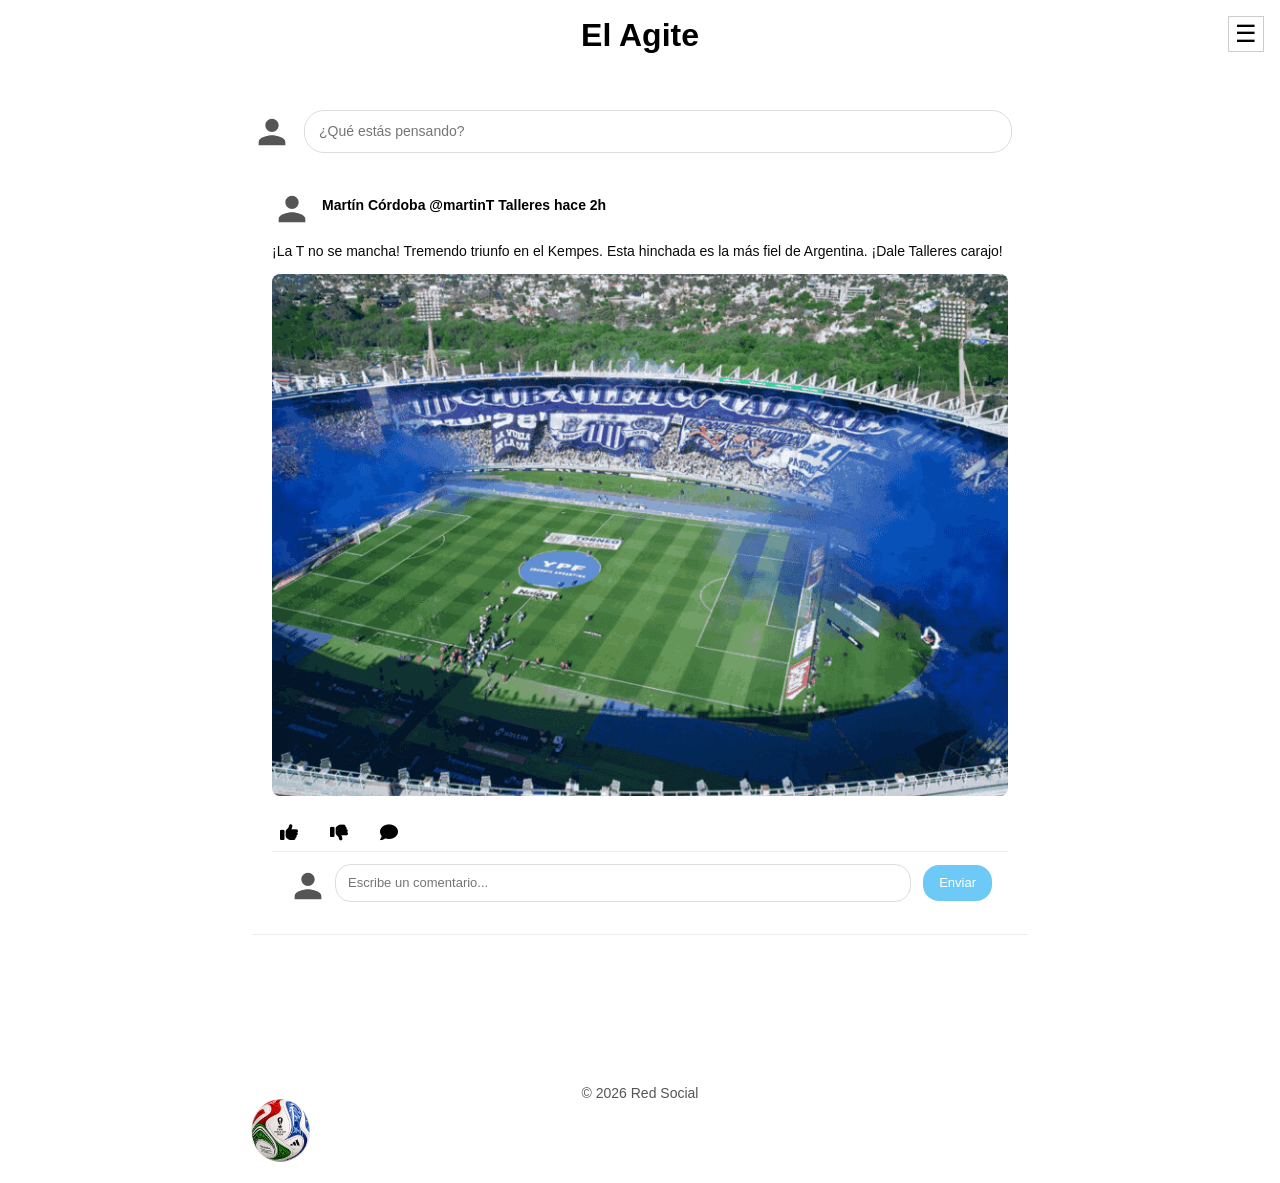
==== feed.html @ f8554cc7 "Corrige estructura de footer en paginas de usuario" ====
<!DOCTYPE html>
<html lang="es">
<head>
    <meta charset="UTF-8">
    <meta name="viewport" content="width=device-width, initial-scale=1.0">
    <meta name = "keywords"content="'El Agite' red social, para: fútbol, hinchas, clubes, equipos, fanáticos, deporte, pelota, partido, gol, cancha, publicaciones, comunidad, deporte">
    <meta name = "description" content="'El Agite' es una red social donde los fanáticos del fútbol pueden compartir publicaciones, seguir a sus equipos favoritos, interactuar con otros hinchas y mantenerse informados sobre las últimas novedades deportivas. Donde el fútbol se vuelve comunidad y la pasión de cada hincha se grita en la misma cancha. Futbol pasión y tribuna. Tu deporte, tu partido, tu gol.">
    <title>Código Hincha - El Agite</title>
    <link rel="stylesheet" href="styles.css">
    <link href="https://cdnjs.cloudflare.com/ajax/libs/font-awesome/6.5.0/css/all.min.css" rel="stylesheet">
    <link href="https://cdn.jsdelivr.net/npm/bootstrap@5.3.3/dist/css/bootstrap.min.css" rel="stylesheet">

</head>
<body class="phone-wrapper">
    <header>
        <h1>El Agite</h1>
        <button id="burger" class="menu-btn" aria-label="Abrir menú">
            ☰
        </button>
        <nav id="nav-menu" class="nav-links">           
            <a href="profile.html">Mi pasión</a>
            <a href="followed.html">Hinchas</a>
            <a href="register.html">Nuevo hincha</a>
            <a href="term_conditions.html">Reglamento</a>
            <a href="index.html">Cerrar sesión</a>
        </nav>
    </header>   

    <main class="feed-main container">
        <section class="post-create">
            <div class="user-post">
                <div class="avatar">
                    <svg width="40" height="40" viewBox="0 0 24 24" fill="#555">
                        <path d="M12 12c2.21 0 4-1.79 4-4s-1.79-4-4-4-4 1.79-4 4 1.79 4 4 4zm0 2c-2.67 0-8 1.34-8 4v2h16v-2c0-2.66-5.33-4-8-4z"/>
                    </svg>
                </div>
                <input type="text" placeholder="¿Qué estás pensando?">
            </div>
        </section>

        <section class="feed">
            <article class="post-feed">
                <div class="user-feed">
                    <div class="avatar">
                        <svg width="40" height="40" viewBox="0 0 24 24" fill="#555">
                            <path d="M12 12c2.21 0 4-1.79 4-4s-1.79-4-4-4-4 1.79-4 4 1.79 4 4 4zm0 2c-2.67 0-8 1.34-8 4v2h16v-2c0-2.66-5.33-4-8-4z"/>
                        </svg>
                    </div>
                    <div class="user-meta">
                        <h2>Martín Córdoba <span class="username">@martinT</span> <span class="team-badge">Talleres</span> <span class="time">hace 2h</span></h2>
                    </div>
                </div>

                <p class="post-text">
                    ¡La T no se mancha! Tremendo triunfo en el Kempes.
                    Esta hinchada es la más fiel de Argentina.
                    ¡Dale Talleres carajo!
                </p>

                <img src="pasion-albiazul.png" alt="Imágen del la cancha durante el partido" class="img-post">

                <div class="reactions">
                    <button class="reaction-btn"><i class="fas fa-thumbs-up"></i></button>
                    <button class="reaction-btn"><i class="fas fa-thumbs-down"></i></button>
                    <button class="reaction-btn"><i class="fas fa-comment"></i></button>
                </div>
                <div class="comment-box">
                    <div class="avatar">
                        <svg width="40" height="40" viewBox="0 0 24 24" fill="#555">
                            <path d="M12 12c2.21 0 4-1.79 4-4s-1.79-4-4-4-4 1.79-4 4 1.79 4 4 4zm0 2c-2.67 0-8 1.34-8 4v2h16v-2c0-2.66-5.33-4-8-4z"/>
                        </svg>
                    </div>
                    <input type="text" placeholder="Escribe un comentario...">
                    <button class="send-btn">Enviar</button>
                </div>
            </article>
        </section>

        <section class="comments">
            <article class="comment">
            </article>
        </section>

    </main>
    
    <div class="agite-btn">   
    </div>

    <footer class="footer-ball">
        <img src="pelota.png" alt="Pelota de fútbol rodando" class="rolling-ball">
        <p>&copy; 2026 Red Social</p>
    </footer>

    <script>
        const burger = document.getElementById("burger");
        const navMenu = document.getElementById("nav-menu");

        burger.addEventListener("click", function() {
            navMenu.classList.toggle("active");
        });
    </script>
</body>
</html>
---- styles.css ----
•⁠  ⁠{
    margin: 0;
    padding: 0;
    box-sizing: border-box;
}

body {
    font-family: "Google Sans", sans-serif;
    background-color: #fff;
    min-height: 100vh;
    display: flex;
    justify-content: center;
    align-items: center;
    padding: 30px 15px;
}

/*  TO MAKE IT RESPONSIVE  */
.phone-wrapper {
    width: 340px;
    margin: 0 auto;    
    position: relative;  
    display: flex;
    flex-direction: column;
}

header {
    font-family: "Google Sans", sans-serif;
    display: flex;
    justify-content: center;
    align-items: center;
    padding: 8px 18px 14px 18px;
    position: relative;
}

header h1 {
    font-size: 22px;
    font-weight: 700;
    color: #000;
}

#burger, header button {
    position: absolute;
    right: 18px;
    background: none;
    border: none;
    font-size: 20px;
    cursor: pointer;
    padding: 5px;
}

.nav-links {
    display: none;
    position: absolute;
    top: 100%;
    right: 10px;
    background: white;
    border: 1px solid #ddd;
    border-radius: 8px;
    box-shadow: 0 4px 12px rgba(0,0,0,0.15);
    z-index: 99;
    min-width: 180px;
    flex-direction: column;
    padding: 8px 0;
}

.nav-links.active {
    display: flex;
}

.nav-links a {
    display: block;
    padding: 10px 16px;
    text-decoration: none;
    color: #333;
    font-size: 14px;
    transition: background 0.2s;
    border-bottom: 1px solid #f0f0f0;
}

.nav-links a:last-child {
    border-bottom: none;
}

.nav-links a:hover {
    background: #f5f5f5;
}

.logout-link {
    color: #d32f2f !important;
}

/* LOGIN CONTENT */
main {
    font-family: "Google Sans", sans-serif;
    flex: 1;
    display: flex;
    flex-direction: column;
    justify-content: center;
    padding: 20px 24px 40px;
}

.login {
    width: 100%;
}

.login h2 {
    font-size: 24px;
    font-weight: 700;
    color: #000;
    margin-bottom: 24px;
    text-align: center;
}

.login img {
    display: block;
    margin: 0 auto 20px;
    max-width: 150px;
    height: auto;
}

.form-group {
    margin-bottom: 16px;
}

.form-group label {
    display: block;
    font-size: 14px;
    font-weight: 600;
    color: #000;
    margin-bottom: 6px;
    
}

.form-group input {
    width: 100%;
    padding: 10px 14px;
    border: 1px solid #ccc;
    border-radius: 4px;
    font-size: 14px;
    outline: none;
    transition: border-color 0.2s;
}

.form-group input:focus {
    border-color: #000;
}

.form-group input::placeholder {
    color: #999;
}

button[type="submit"] {
    width: 100%;
    padding: 10px 15px;
    margin-top: 8px;
    border: 1px solid #000;
    background: white;
    color: #000;
    border-radius: 4px;
    font-size: 14px;
    font-weight: 500;
    cursor: pointer;
    transition: all 0.2s;
}

button[type="submit"]:hover {
    background: #f5f5f5;
}

.btn-primary {
    font-family: "Google Sans", sans-serif;
    display: block;
    text-align: center;
    width: 100%;
    padding: 10px 15px;
    margin-top: 8px auto 0;
    border: 1px solid #000;
    background: white;
    color: #000;
    border-radius: 4px;
    font-size: 14px;
    font-weight: 500;
    cursor: pointer;
    transition: all 0.2s;
}

.btn-primary:hover {
    background: #f5f5f5;
}

footer {
    font-family: "Google Sans", sans-serif;
    padding: 14px 18px;
    text-align: center;
}

footer p {
    font-size: 12px;
    color: #555;
}

footer a {
    color: #1976d2;
    text-decoration: underline;
}

/* REGISTER */
.form-container {
    width: 80%;
}

.form-container h2 {
    font-size: 22px;
    font-weight: 700;
    margin-bottom: 20px;
    text-align: center;
}

.form-container form label {
    display: block;
    font-size: 14px;
    font-weight: 600;
    color: #000;
    margin-bottom: 6px;
    margin-top: 12px;
}

.form-container form input {
    width: 100%;
    padding: 14px 14px 14px;
    border: 1px solid #ccc;
    border-radius: 4px;
    font-size: 14px;
    outline: none;
    transition: border-color 0.2s;
}
.form-container form select {
    width: 100%;
    padding: 14px 14px 14 px;
    border: 1px solid #ccc;
    border-radius: 4px;
    font-size: 14px;
    outline: none;
    background-color: white;
    cursor: pointer;
}

.form-container form input:focus {
    border-color: #000;
}

.form-container form input[type="checkbox"] {
    width: auto;
    margin-right: 8px;
}

.form-container form label:has(input[type="checkbox"]) {
    display: flex;
    align-items: flex-start;
    gap: 8px;
    font-size: 13px;
    font-weight: normal;
    margin: 16px 0;
    cursor: pointer;
}

.form-container form a {
    color: #1976d2;
    text-decoration: underline;
}
/* feed */
header {
    position: center;
    width: 100%;
    display: flex;
    justify-content: center;
    align-items: center;
    padding: 16px 56px;
}

header h1 {
    margin: 0;
    text-align: center;
    animation: titleFade 0.8s ease-in-out;
}

.menu-btn {
    display: block;
    position: absolute;
    top: 16px;
    right: 16px;
    background: none;
    border: none;
    font-size: 24px;
    cursor: pointer;
    z-index: 100;
}

.nav-links {
    display: none;
    position: absolute;
    top: 14px;
    right: 52px; 
    flex-direction: column;
    align-items: flex-end;
    gap: 12px;
    background: white;
    border: 1px solid #ddd;
    padding: 8px;
    z-index: 99;
}

.nav-links.active {
    display: flex;
}

.feed-main {
    display: grid;
    grid-template-columns: 1fr;
    gap: 16px;
}

.feed-page .menu-btn,
#burger {
    display: block !important;
    position: fixed !important;
    top: 16px !important;
    right: 16px !important;
    width: 36px;
    height: 36px;
    background: white;
    color: black;
    border: 1px solid #ccc;
    font-size: 24px;
    line-height: 1;
    z-index: 9999;
}

.feed-page .nav-links {
    display: none !important;
    position: fixed !important;
    top: 16px !important;
    right: 60px !important;
    flex-direction: column;
    align-items: flex-end;
    background: white;
    border: 1px solid #ddd;
    padding: 8px;
    gap: 8px;
    z-index: 9998;
}

.feed-page .nav-links.active {
    display: flex !important;
}

@keyframes titleFade {
    from {
        opacity: 0;
        transform: translateY(-8px);
    }

    to {
        opacity: 1;
        transform: translateY(0);
    }
}

@media (max-width: 768px) {
    header {
        position: relative;
        width: 100%;
        text-align: center;
        padding: 14px 48px;
    }

    header h1 {
        width: 100%;
        margin: 0;
        font-size: 24px;
        text-align: center;
    }

    .menu-btn {
        display: block;
        position: absolute;
        top: 14px;
        right: 14px;
        font-size: 22px;
        z-index: 100;
    }
}

.post {
    padding: 16px;
    border-bottom: 1px solid #eee;
}

.user-post {
    display: flex;
    align-items: center;
    gap: 12px;
    width: 98%;
}

.user-post .avatar {
    width: 40px;
    height: 40px;
    border-radius: 50%;
    object-fit: cover;
    flex-shrink: 0;
}

.user-post input {
    flex: 1;
    padding: 10px 14px;
    border: 1px solid #ddd;
    border-radius: 20px;
    font-size: 14px;
    outline: none;
}

.user-post input:focus {
    border-color: #999;
}

.feed {
    padding: 0;
}

.post-feed {
    padding: 16px;
    border-bottom: 1px solid #eee;
}

.user-feed {
    display: flex;
    align-items: center;
    gap: 10px;
    margin-bottom: 12px;
}

.user-feed .avatar {
    width: 40px;
    height: 40px;
    border-radius: 50%;
    object-fit: cover;
    flex-shrink: 0;
}

.user-feed h2 {
    font-size: 14px;
    font-weight: 600;
    color: hwb(0 0% 100%);
    line-height: 1.3;
}

.post-feed > p {
    font-size: 14px;
    line-height: 1.5;
    color: hsl(0, 0%, 4%);
    margin-bottom: 12px;
}

.img-post {
    width: 100%;
    border-radius: 8px;
    margin-bottom: 12px;
    object-fit: cover;
}

.reactions {
    display: flex;
    gap: 16px;
    padding-top: 8px;
}

.reactions button {
    background: none;
    border: none;
    font-size: 18px;
    cursor: pointer;
    padding: 4px 8px;
    border-radius: 4px;
    transition: background 0.2s;
}

.reactions button:hover {
    background: #f0f0f0;
}

.comment-box {
    display: flex;
    align-items: center;
    gap: 12px;
    padding: 12px 16px;
    background: white;
    border-top: 1px solid #eee;
}

.comment-box .avatar {
    width: 35px;
    height: 35px;
    border-radius: 50%;
    object-fit: cover;
    flex-shrink: 0;
}

.comment-box input {
    flex: 1;
    padding: 8px 12px;
    border: 1px solid #ddd;
    border-radius: 16px;
    font-size: 13px;
    outline: none;
    width: 100%;
    height: auto;
}

.comment-box button {
    background: #6dcaf6;
    color: white;
    border: none;
    padding: 8px 16px;
    border-radius: 16px;
    font-size: 13px;
    cursor: pointer;
}

#nav-menu {
    display: none !important;
    position: fixed !important;
    top: 16px !important;
    right: 60px !important;
    flex-direction: column;
    align-items: flex-end;
    gap: 8px;
    background: white;
    border: 1px solid #ddd;
    padding: 8px;
    z-index: 9998;
}

#nav-menu.active {
    display: flex !important;
}



/* PROFILE */
nav {
    display: flex;
    justify-content: center;
    align-items: center;
    padding: 8px 18px 14px 18px;
    position: relative;
    border-bottom: 1px solid #eee;
}

nav h1 {
    font-size: 22px;
    font-weight: 700;
    color: #000;
}

nav button {
    position: absolute;
    right: 18px;
    background: none;
    border: none;
    cursor: pointer;
}

nav button img {
    width: 24px;
    height: 24px;
}

section:has(> img[alt="Profile Icon"]) {
    padding: 20px;
    text-align: center;
    position: relative;
    background: linear-gradient(135deg, #667eea 0%, #764ba2 100%);
    height: 120px;
    margin-bottom: 50px;
}

section:has(> img[alt="Profile Icon"]) > img:first-child {
    width: 80px;
    height: 80px;
    border-radius: 50%;
    background: white;
    padding: 4px;
    position: absolute;
    bottom: -40px;
    left: 20px;
    box-shadow: 0 2px 8px rgba(0,0,0,0.1);
}

section:has(> img[alt="Profile Icon"]) > button {
    position: absolute;
    bottom: -30px;
    right: 20px;
    background: white;
    border: 1px solid #ddd;
    width: 36px;
    height: 36px;
    border-radius: 50%;
    display: flex;
    align-items: center;
    justify-content: center;
    cursor: pointer;
    box-shadow: 0 2px 4px rgba(0,0,0,0.1);
}

section:has(> img[alt="Profile Icon"]) > button img {
    width: 18px;
    height: 18px;
}

main > div > div:first-child {
    display: flex;
    align-items: center;
    gap: 10px;
    margin-bottom: 12px;
}

main > div > div:first-child img {
    width: 40px;
    height: 40px;
    border-radius: 50%;
    object-fit: cover;
}

main > div > div:first-child p {
    font-size: 14px;
    line-height: 1.4;
    color: #333;
}

main > div > div:first-child p b {
    font-weight: 700;
    color: #000;
}

main > div > div:last-child p {
    font-size: 14px;
    line-height: 1.5;
    color: #555;
}

/* FOLLOWED */
.tabs {
    display: flex;
    border-bottom: 1px solid #eee;
}

.tabs a {
    flex: 1;
    text-align: center;
    padding: 14px;
    text-decoration: none;
    color: #666;
    font-size: 14px;
    font-weight: 600;
    border-bottom: 2px solid transparent;
    transition: all 0.2s;
}

.tabs a.active {
    color: #000;
    border-bottom-color: #000;
}

.search-box {
    padding: 12px 16px;
    border-bottom: 1px solid #eee;
}

.search-box input {
    width: 100%;
    padding: 10px 14px;
    border: 1px solid #ddd;
    border-radius: 20px;
    font-size: 14px;
    outline: none;
}

.user-list {
    list-style: none;
}

.user-item {
    display: flex;
    justify-content: space-between;
    align-items: center;
    padding: 12px 16px;
    border-bottom: 1px solid #f0f0f0;
}

.user-info {
    display: flex;
    align-items: center;
    gap: 12px;
}

.user-info .avatar {
    width: 50px;
    height: 50px;
    border-radius: 50%;
    overflow: hidden;
    flex-shrink: 0;
    background: #f0f0f0;
}

.user-details h3 {
    font-size: 15px;
    font-weight: 600;
    margin-bottom: 2px;
}

.user-details p {
    font-size: 13px;
    color: #666;
}

.follow-btn {
    padding: 6px 16px;
    border: 1px solid #000;
    background: white;
    color: #000;
    border-radius: 16px;
    font-size: 13px;
    cursor: pointer;
    transition: all 0.2s;
}

.follow-btn:hover {
    background: #f5f5f5;
}

/* TERMS */
article {
    padding: 16px;
    margin-bottom: 20px;
}

article h3 {
    font-size: 16px;
    margin-bottom: 10px;
    color: #000;
}

article p {
    font-size: 14px;
    line-height: 1.6;
    color: #555;
}

main form {
    padding: 5px;
}

main form label {
    display: flex;
    align-items: flex-start;
    gap: 8px;
    font-size: 13px;
    cursor: pointer;
    margin-bottom: 16px;
}

main form input[type="checkbox"] {
    margin-top: 2px;
    width: auto;
}

main form a {
    color: #1976d2;
    text-decoration: underline;
}

/* MODE TAB (500px - 767px) */
@media (min-width: 500px) and (max-width: 767px) {
    body {
        padding: 20px;
        background-color: #f5f5f5;
    }

    .phone-wrapper {
        width: 100%;
        max-width: 500px;        
    }

    .phone-wrapper::before {
        top: 16px;
        width: 70px;
        height: 5px;
    }

    .phone-wrapper::after {
        top: 19px;
        left: 75px;
        width: 7px;
        height: 7px;
    }

    .home-btn {
        width: 80px;
        height: 3px;
        bottom: 8px;
    }

    header, nav {
        padding: 10px 20px 12px;
    }

    header h1, nav h1 {
        font-size: 26px;
    }

    main {
        padding: 30px 30px 30px;
    }

    .login h2 {
        font-size: 26px;
        margin-bottom: 28px;
    }

    .form-group {
        margin-bottom: 18px;
    }

    .form-group label {
        font-size: 15px;
    }

    .form-group input {
        padding: 12px 14px;
        font-size: 15px;
    }

    button[type="submit"] {
        padding: 12px 15px;
        font-size: 15px;
        margin-top: 10px;
    }

    footer {
        padding: 16px 20px;
    }

    footer p {
        font-size: 13px;
    }
}

/* MODE DESK (>= 768px) */
@media (min-width: 768px) {
    body {
        padding: 0;
        background-color: #fff;
    }

    .phone-wrapper {
        width: 100%;
        max-width: 800px;
        background: transparent;
    }

    .phone-wrapper::before,
    .phone-wrapper::after,
    .home-btn {
        display: none;
    }

    .status-bar {
        display: none;
    }



    header h1, nav h1 {
        font-size: 32px;
    }

    #burger, header button, nav button {
        display: none;
    }

    .nav-links {
        display: flex !important;
        position: static;
        flex-direction: row;
        background: transparent;
        border: none;
        box-shadow: none;
        padding: 0;
        min-width: auto;
    }

    .nav-links a {
        border-bottom: none;
        padding: 8px 16px;
    }

    main {
        padding: 40px 30px;
        max-width: 600px;
        margin: 0 auto;
        justify-content: flex-start;
        padding-top: 40px;
    }

    .login h2 {
        font-size: 28px;
        margin-bottom: 32px;
    }

    .form-group {
        margin-bottom: 20px;
    }

    .form-group label {
        font-size: 16px;
    }

    .form-group input {
        padding: 8px 12px;
        font-size: 14px;
    }

    button[type="submit"] {
        padding: 5px 15px;
        font-size: 14px;
        margin-top: 12px;
    }

    footer {
        padding: 20px 30px;
    }

    footer p {
        font-size: 14px;
    }

    .user-item {
        padding: 16px 20px;
    }

    .post-feed {
        padding: 20px;
    }

    section:has(> img[alt="Profile Icon"]) {
        height: 150px;
    }
}



.form-section {
    border: none;      
    background: none;   
    margin: 0;          
    padding: 0;         
    box-shadow: none;  
}
/* Reversible spinning cup */
.copa-wrapper {
  position: relative;
  display: inline-block;
  cursor: pointer;
  margin-bottom: 20px;
}


.copa {
  width: 560px;          
  height: auto;          
  position: relative;
  transition: transform 0.8s cubic-bezier(0.68, -0.55, 0.265, 1.55);
}

.copa img {
  width: 100%;
  height: auto;          
  display: block;      
  filter: drop-shadow(0 8px 15px rgba(0,0,0,0.3));
  max-width: none !important;
  border-radius: 0 !important;  
  clip-path: none !important;    
  overflow: visible !important;  
}


.sombra-copa {
  position: absolute;
  bottom: -15px;
  left: 50%;
  transform: translateX(-50%);
  width: 200px;        
  height: 25px;
  background: radial-gradient(ellipse, rgba(0,0,0,0.3), transparent 70%);
  border-radius: 10%;
  transition: all 0.8s cubic-bezier(0.68, -0.55, 0.265, 1.55);
}


.copa-wrapper:hover .copa {
  transform: rotate(360deg) translateX(100px);
}

.copa-wrapper:hover .sombra-copa {
  transform: translateX(100px) scaleX(1.3);
  opacity: 0.5;
}


.copa-wrapper:not(:hover) .copa {
  transform: rotate(-360deg) translateX(0);
}

.copa-wrapper:not(:hover) .sombra-copa {
  transform: translateX(-50%) scaleX(1);
  opacity: 1;
}
@media (max-width: 480px) {
  .copa {
    width: 220px;        
  }
  .sombra-copa {
    width: 440px;
  }
  .copa-wrapper:hover .copa {
    transform: rotate(360deg) translateX(60px);
  }
  .copa-wrapper:hover .sombra-copa {
    transform: translateX(60px) scaleX(1.3);
  }
}

.footer-ball {
    width: 100%;
    height: 120px;
    overflow: hidden;
    position: relative;
    background: none;
}

.rolling-ball {
    width: 80px;
    height: 80px;
    position: absolute;
    left: 0;
    bottom: 12px;
    animation: rollBall 10s linear infinite;
}

@keyframes rollBall {
    from {
        transform: translateX(0) rotate(0deg);
    }

    to {
        transform: translateX(calc(100vw - 60px)) rotate(720deg);
    }
}

.rolling-ball:hover {
    animation: rollBall 10s linear infinite, bounceBall 1.5s ease-in-out infinite;
}

@keyframes bounceBall {
    0% {
        bottom: 12px;
    }

    50% {
        bottom: 70px;
    }

    100% {
        bottom: 12px;
    }
}
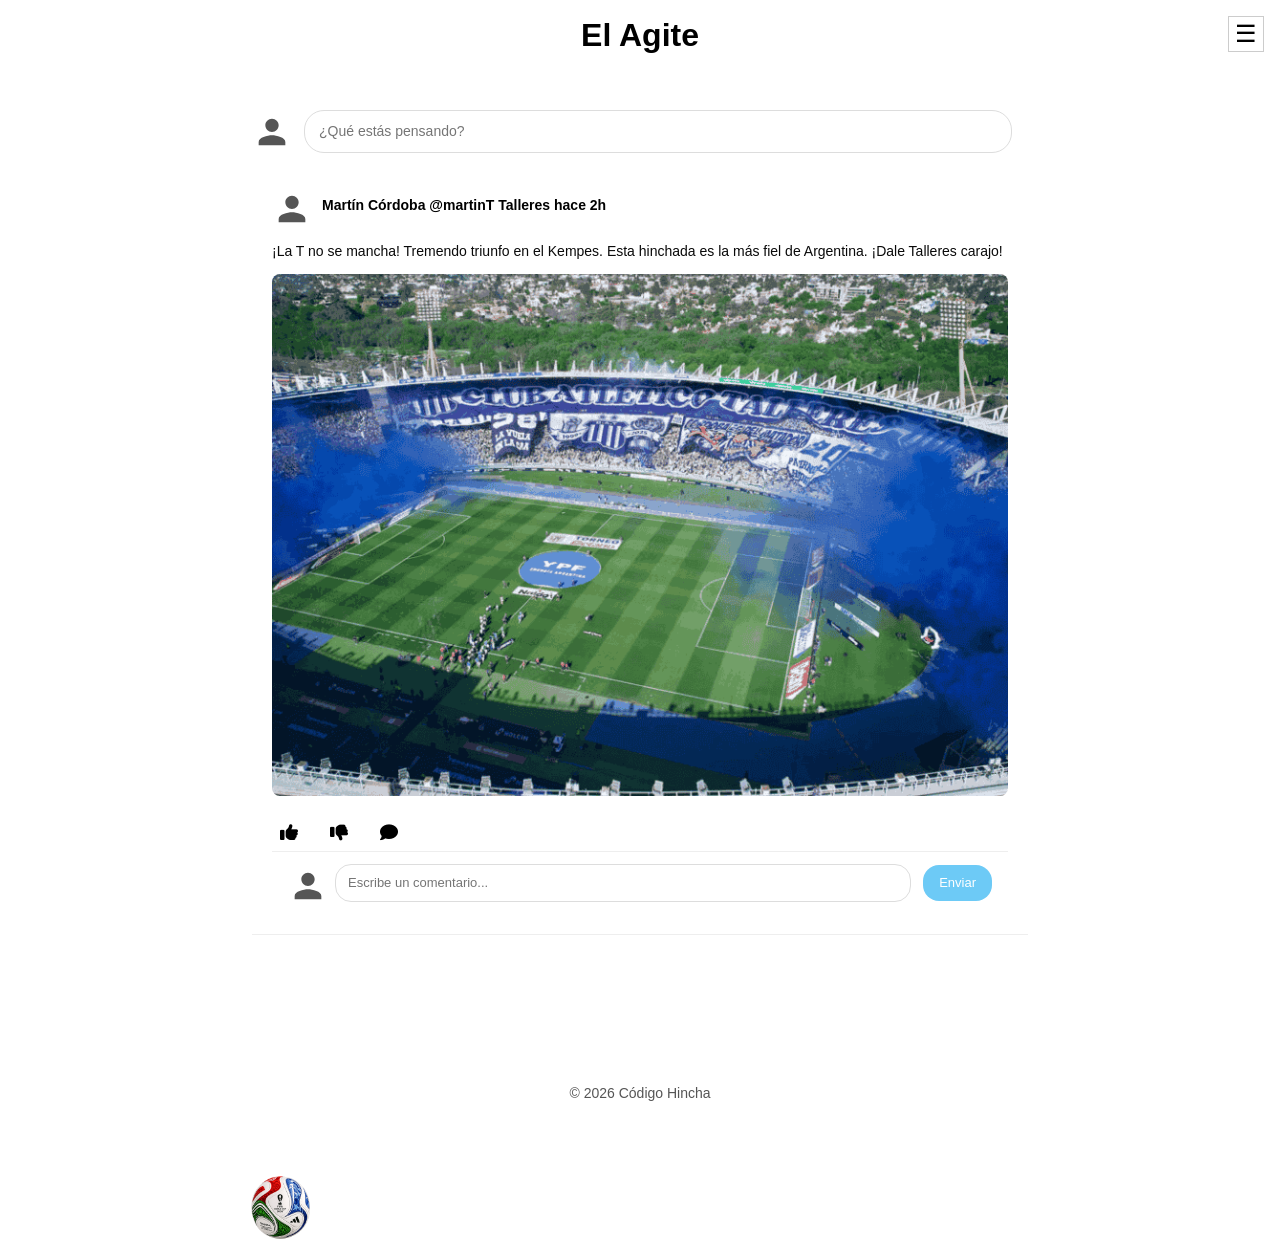
==== commit 37a77be5: "correccion" ====
--- a/feed.html
+++ b/feed.html
@@ -82,13 +82,14 @@
         </section>
 
     </main>
-    
+    <footer>
+        <p>&copy; 2026 Código Hincha</p>
+    </footer>
     <div class="agite-btn">   
     </div>
 
     <footer class="footer-ball">
         <img src="pelota.png" alt="Pelota de fútbol rodando" class="rolling-ball">
-        <p>&copy; 2026 Red Social</p>
     </footer>
 
     <script>
--- a/styles.css
+++ b/styles.css
@@ -780,6 +780,10 @@
     text-decoration: underline;
 }
 
+.terms {
+    text-decoration: none;
+}
+
 /* MODE TAB (500px - 767px) */
 @media (min-width: 500px) and (max-width: 767px) {
     body {
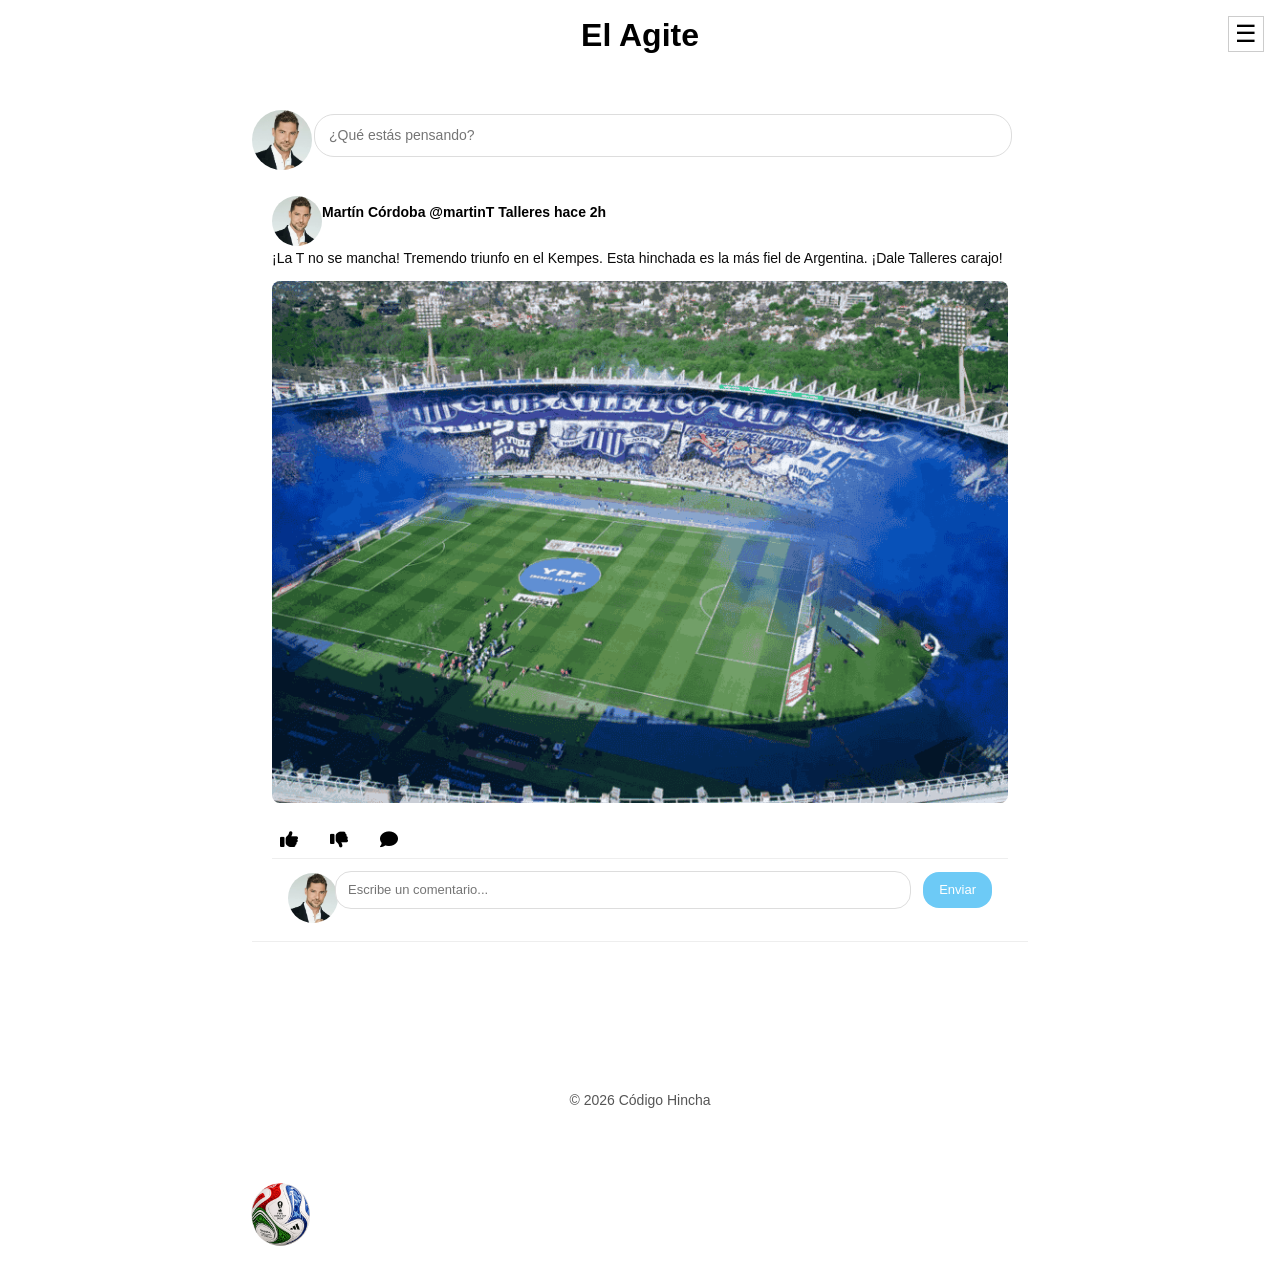
==== commit e108b6c8: "Diseño de páginas" ====
--- a/feed.html
+++ b/feed.html
@@ -30,9 +30,8 @@
         <section class="post-create">
             <div class="user-post">
                 <div class="avatar">
-                    <svg width="40" height="40" viewBox="0 0 24 24" fill="#555">
-                        <path d="M12 12c2.21 0 4-1.79 4-4s-1.79-4-4-4-4 1.79-4 4 1.79 4 4 4zm0 2c-2.67 0-8 1.34-8 4v2h16v-2c0-2.66-5.33-4-8-4z"/>
-                    </svg>
+                    <img src="img/Martín Córdoba.png" width="60" height="60" style="border-radius: 60%; object-fit: cover;">
+                    
                 </div>
                 <input type="text" placeholder="¿Qué estás pensando?">
             </div>
@@ -42,9 +41,8 @@
             <article class="post-feed">
                 <div class="user-feed">
                     <div class="avatar">
-                        <svg width="40" height="40" viewBox="0 0 24 24" fill="#555">
-                            <path d="M12 12c2.21 0 4-1.79 4-4s-1.79-4-4-4-4 1.79-4 4 1.79 4 4 4zm0 2c-2.67 0-8 1.34-8 4v2h16v-2c0-2.66-5.33-4-8-4z"/>
-                        </svg>
+                        <img src="img/Martín Córdoba.png" width="50" height="50" style="border-radius: 50%; object-fit: cover;">
+
                     </div>
                     <div class="user-meta">
                         <h2>Martín Córdoba <span class="username">@martinT</span> <span class="team-badge">Talleres</span> <span class="time">hace 2h</span></h2>
@@ -57,7 +55,7 @@
                     ¡Dale Talleres carajo!
                 </p>
 
-                <img src="pasion-albiazul.png" alt="Imágen del la cancha durante el partido" class="img-post">
+                <img src="img/pasion-albiazul.png" alt="Imágen del la cancha durante el partido" class="img-post">
 
                 <div class="reactions">
                     <button class="reaction-btn"><i class="fas fa-thumbs-up"></i></button>
@@ -66,9 +64,8 @@
                 </div>
                 <div class="comment-box">
                     <div class="avatar">
-                        <svg width="40" height="40" viewBox="0 0 24 24" fill="#555">
-                            <path d="M12 12c2.21 0 4-1.79 4-4s-1.79-4-4-4-4 1.79-4 4 1.79 4 4 4zm0 2c-2.67 0-8 1.34-8 4v2h16v-2c0-2.66-5.33-4-8-4z"/>
-                        </svg>
+                        <img src="img/Martín Córdoba.png" width="50" height="50" style="border-radius: 50%; object-fit: cover;">
+
                     </div>
                     <input type="text" placeholder="Escribe un comentario...">
                     <button class="send-btn">Enviar</button>
@@ -89,7 +86,7 @@
     </div>
 
     <footer class="footer-ball">
-        <img src="pelota.png" alt="Pelota de fútbol rodando" class="rolling-ball">
+        <img src="img/pelota.png" alt="Pelota de fútbol rodando" class="rolling-ball">
     </footer>
 
     <script>
--- a/styles.css
+++ b/styles.css
@@ -4,15 +4,6 @@
     box-sizing: border-box;
 }
 
-body {
-    font-family: "Google Sans", sans-serif;
-    background-color: #fff;
-    min-height: 100vh;
-    display: flex;
-    justify-content: center;
-    align-items: center;
-    padding: 30px 15px;
-}
 
 /*  TO MAKE IT RESPONSIVE  */
 .phone-wrapper {
@@ -90,6 +81,24 @@
 }
 
 /* LOGIN CONTENT */
+
+body {
+    font-family: "Google Sans", sans-serif;
+    min-height: 100vh;
+    display: flex;
+    justify-content: center;
+    align-items: center;
+    padding: 30px 15px;
+}
+
+.parallax {
+    background-image: url("https://i.imgur.com/A8r4mp7.png");
+    background-attachment: fixed;
+    background-position: center;
+    background-repeat: no-repeat;
+    background-size: cover;
+}
+
 main {
     font-family: "Google Sans", sans-serif;
     flex: 1;
@@ -404,8 +413,8 @@
 }
 
 .user-post .avatar {
-    width: 40px;
-    height: 40px;
+    width: 50px;
+    height: 50px;
     border-radius: 50%;
     object-fit: cover;
     flex-shrink: 0;
@@ -675,6 +684,9 @@
 .search-box {
     padding: 12px 16px;
     border-bottom: 1px solid #eee;
+    display: flex;
+    align-items: center;
+    gap: 8px;
 }
 
 .search-box input {
@@ -981,7 +993,7 @@
 
 
 .copa {
-  width: 560px;          
+  width: 300px;          
   height: auto;          
   position: relative;
   transition: transform 0.8s cubic-bezier(0.68, -0.55, 0.265, 1.55);
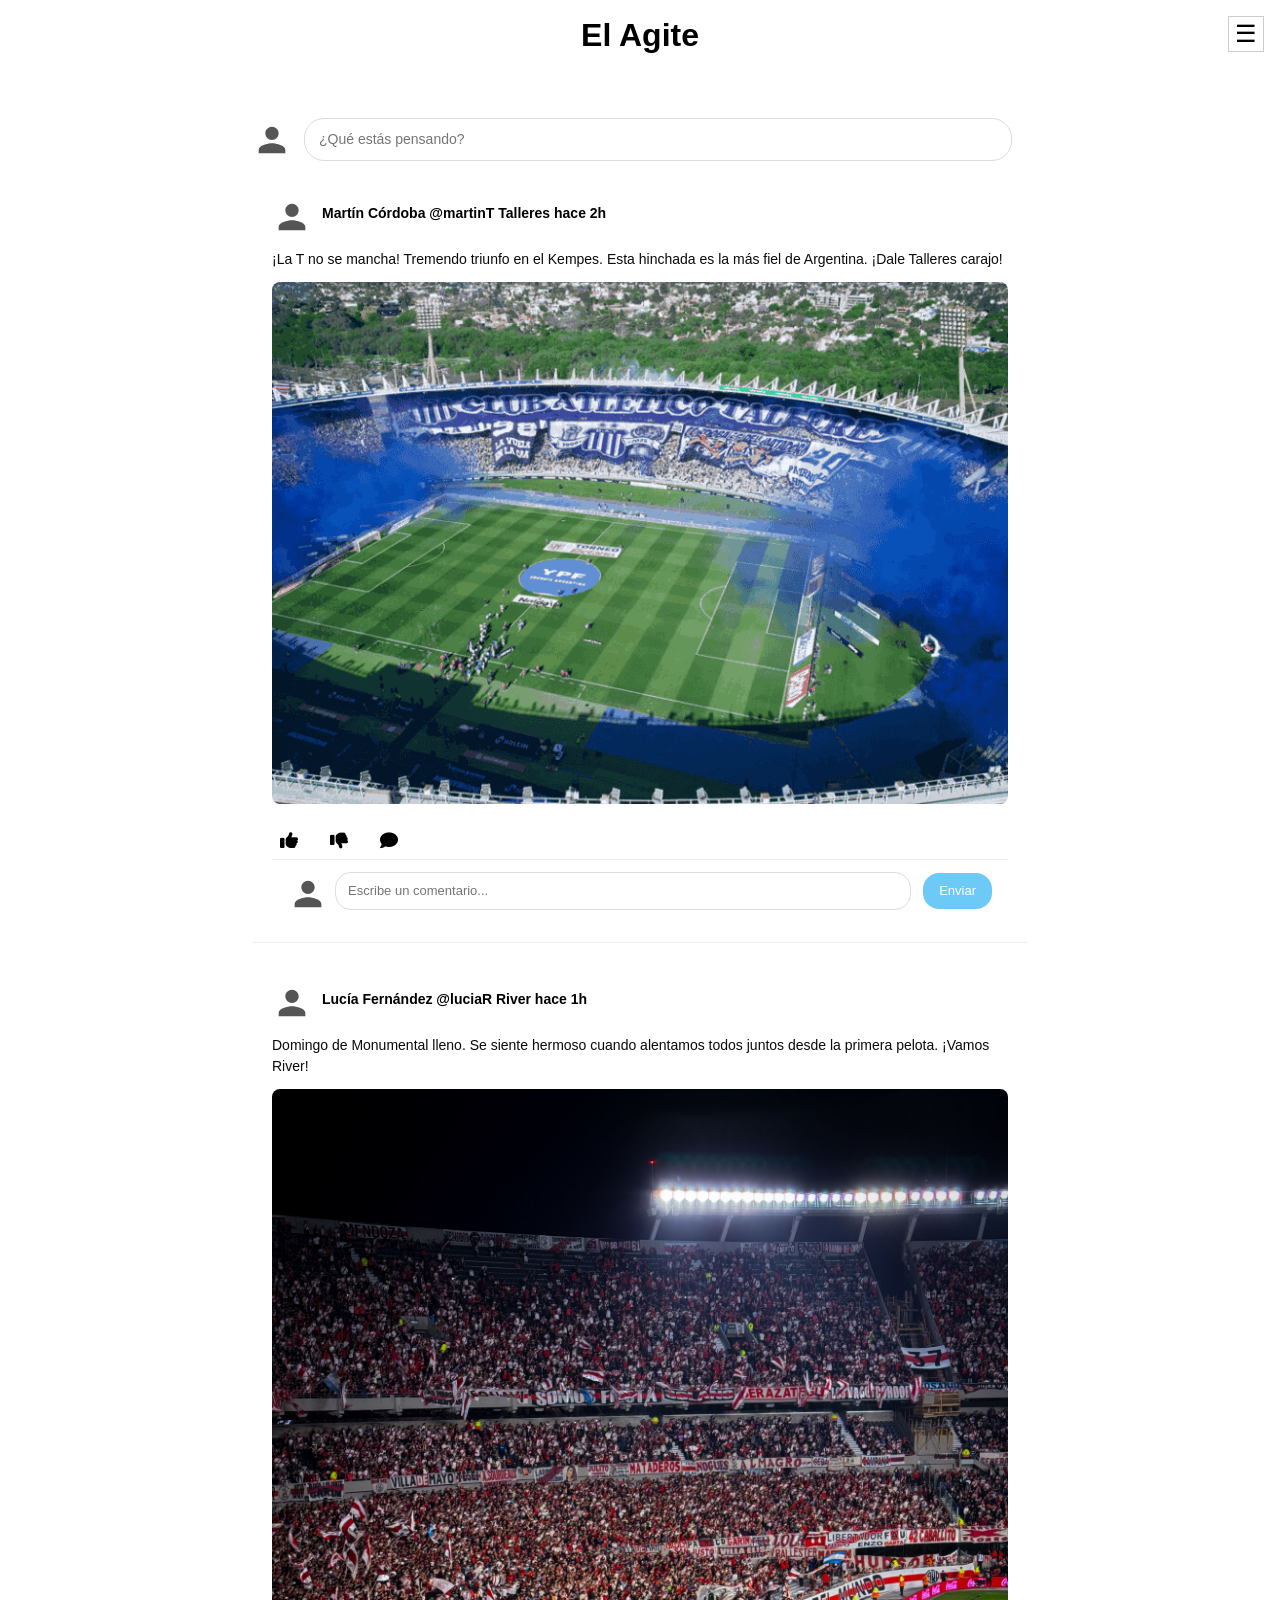
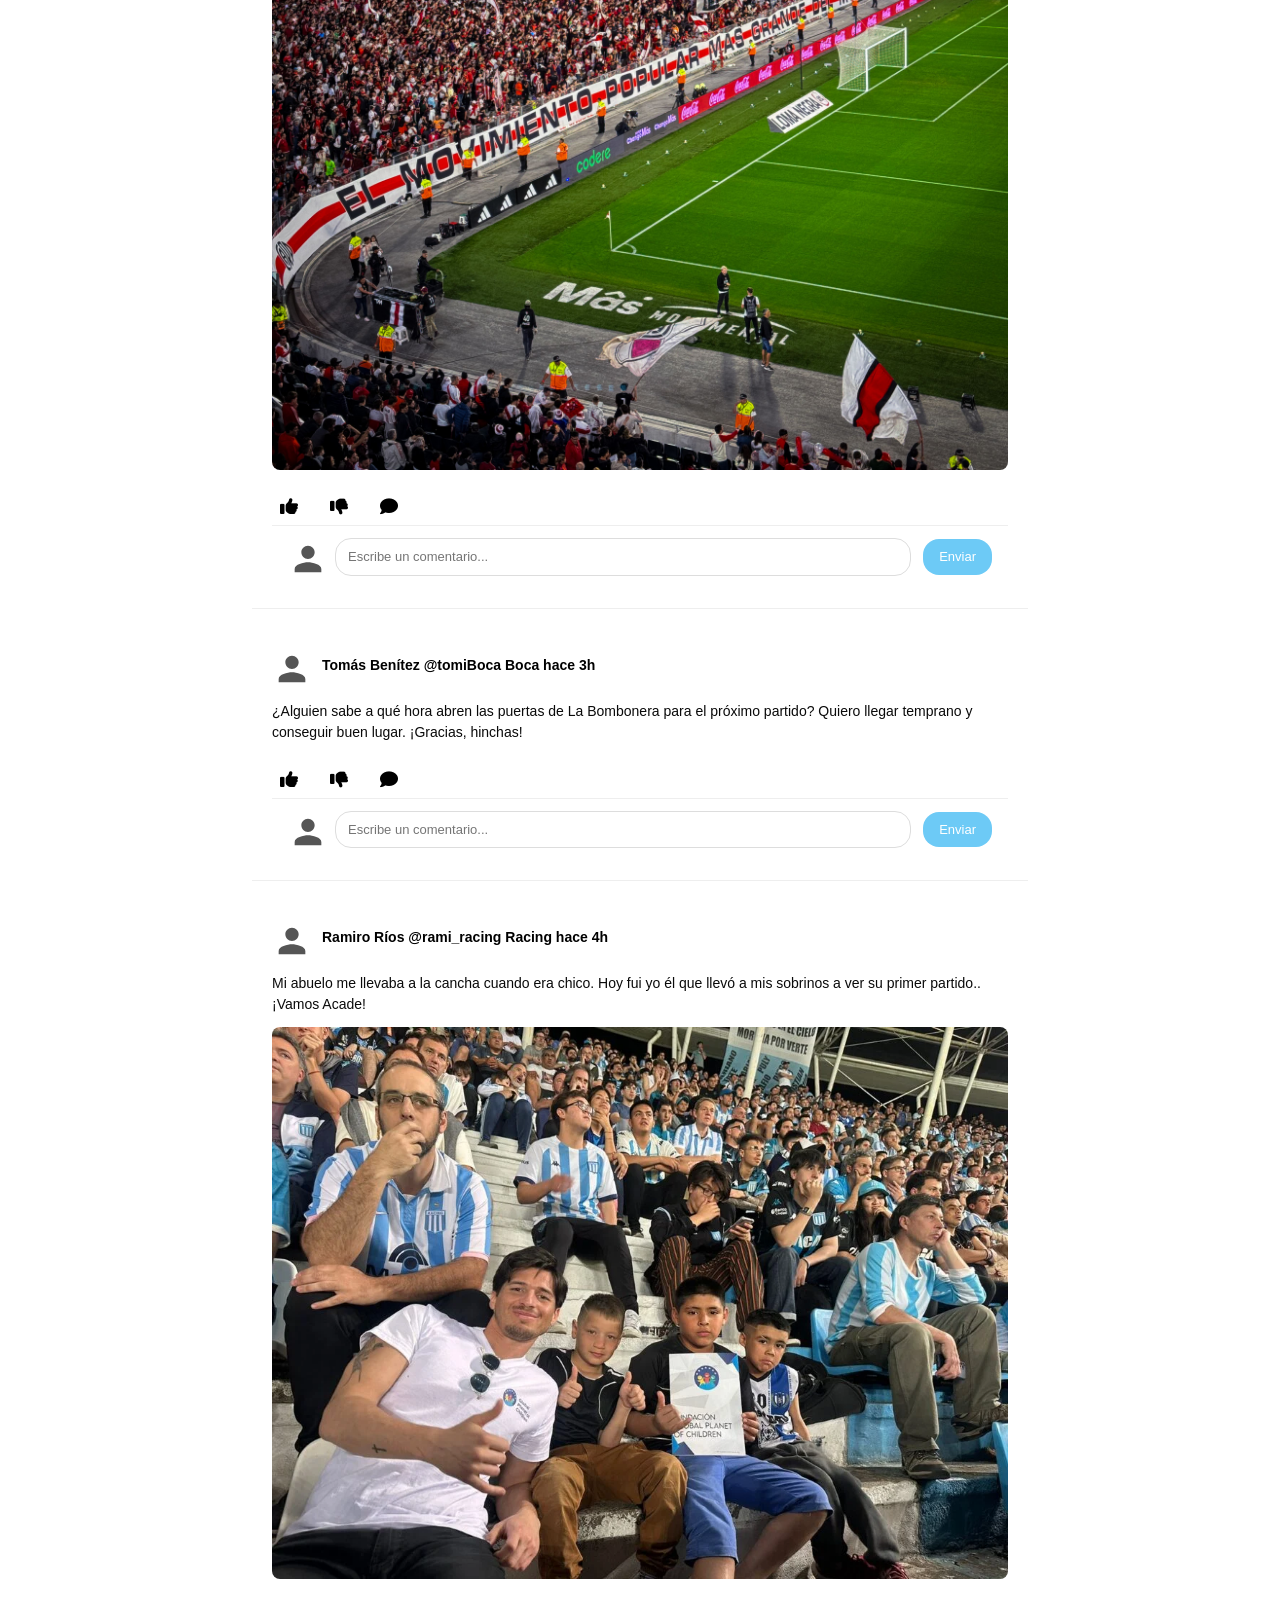
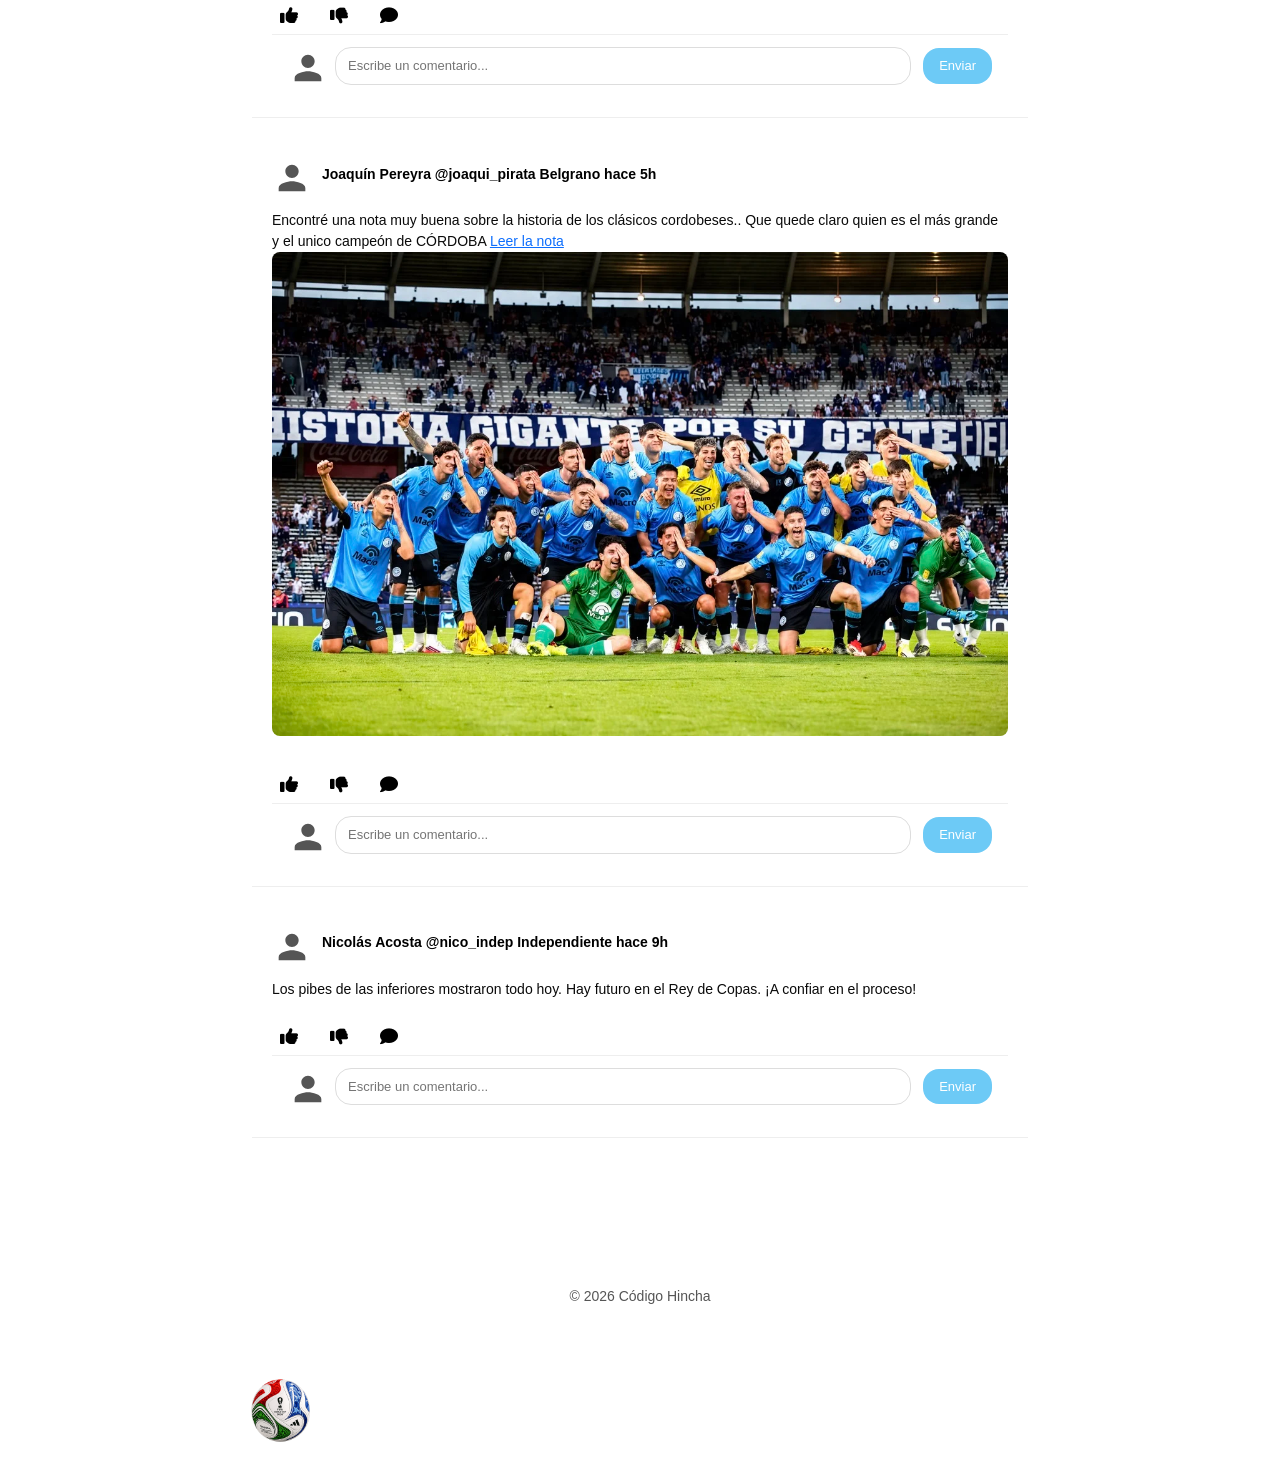
==== commit fdf7d2e8: "Agrega publicaciones al feed, corrige errores del CSS y estiliza el encabezado" ====
--- a/feed.html
+++ b/feed.html
@@ -30,8 +30,9 @@
         <section class="post-create">
             <div class="user-post">
                 <div class="avatar">
-                    <img src="img/Martín Córdoba.png" width="60" height="60" style="border-radius: 60%; object-fit: cover;">
-                    
+                    <svg width="40" height="40" viewBox="0 0 24 24" fill="#555">
+                        <path d="M12 12c2.21 0 4-1.79 4-4s-1.79-4-4-4-4 1.79-4 4 1.79 4 4 4zm0 2c-2.67 0-8 1.34-8 4v2h16v-2c0-2.66-5.33-4-8-4z"/>
+                    </svg>
                 </div>
                 <input type="text" placeholder="¿Qué estás pensando?">
             </div>
@@ -41,8 +42,9 @@
             <article class="post-feed">
                 <div class="user-feed">
                     <div class="avatar">
-                        <img src="img/Martín Córdoba.png" width="50" height="50" style="border-radius: 50%; object-fit: cover;">
-
+                        <svg width="40" height="40" viewBox="0 0 24 24" fill="#555">
+                            <path d="M12 12c2.21 0 4-1.79 4-4s-1.79-4-4-4-4 1.79-4 4 1.79 4 4 4zm0 2c-2.67 0-8 1.34-8 4v2h16v-2c0-2.66-5.33-4-8-4z"/>
+                        </svg>
                     </div>
                     <div class="user-meta">
                         <h2>Martín Córdoba <span class="username">@martinT</span> <span class="team-badge">Talleres</span> <span class="time">hace 2h</span></h2>
@@ -55,7 +57,7 @@
                     ¡Dale Talleres carajo!
                 </p>
 
-                <img src="img/pasion-albiazul.png" alt="Imágen del la cancha durante el partido" class="img-post">
+                <img src="pasion-albiazul.png" alt="Imágen de la cancha durante el partido" class="img-post">
 
                 <div class="reactions">
                     <button class="reaction-btn"><i class="fas fa-thumbs-up"></i></button>
@@ -64,10 +66,176 @@
                 </div>
                 <div class="comment-box">
                     <div class="avatar">
-                        <img src="img/Martín Córdoba.png" width="50" height="50" style="border-radius: 50%; object-fit: cover;">
-
+                        <svg width="40" height="40" viewBox="0 0 24 24" fill="#555">
+                            <path d="M12 12c2.21 0 4-1.79 4-4s-1.79-4-4-4-4 1.79-4 4 1.79 4 4 4zm0 2c-2.67 0-8 1.34-8 4v2h16v-2c0-2.66-5.33-4-8-4z"/>
+                        </svg>
                     </div>
                     <input type="text" placeholder="Escribe un comentario...">
+                    <button class="send-btn">Enviar</button>
+                </div>
+            </article>
+            
+            <article class="post-feed">
+                <div class="user-feed">
+                    <div class="avatar">
+                        <svg width="40" height="40" viewBox="0 0 24 24" fill="#555" aria-hidden="true">
+                            <path d="M12 12c2.21 0 4-1.79 4-4s-1.79-4-4-4-4 1.79-4 4 1.79 4 4 4zm0 2c-2.67 0-8 1.34-8 4v2h16v-2c0-2.66-5.33-4-8-4z"/>
+                        </svg>
+                    </div>
+                    <div class="user-meta">
+                        <h2>Lucía Fernández <span class="username">@luciaR</span> <span class="team-badge">River</span> <span class="time">hace 1h</span></h2>
+                    </div>
+                </div>
+
+                <p class="post-text">
+                    Domingo de Monumental lleno. Se siente hermoso cuando alentamos todos juntos desde la primera pelota. ¡Vamos River!
+                </p>
+
+                <img src="cancha-River.jpg" alt="Tribuna del Monumental llena de hinchas" class="img-post" loading="lazy">
+
+                <div class="reactions">
+                    <button class="reaction-btn" aria-label="Me gusta"><i class="fas fa-thumbs-up"></i></button>
+                    <button class="reaction-btn" aria-label="No me gusta"><i class="fas fa-thumbs-down"></i></button>
+                    <button class="reaction-btn" aria-label="Comentar"><i class="fas fa-comment"></i></button>
+                </div>
+                <div class="comment-box">
+                    <div class="avatar">
+                        <svg width="40" height="40" viewBox="0 0 24 24" fill="#555" aria-hidden="true">
+                            <path d="M12 12c2.21 0 4-1.79 4-4s-1.79-4-4-4-4 1.79-4 4 1.79 4 4 4zm0 2c-2.67 0-8 1.34-8 4v2h16v-2c0-2.66-5.33-4-8-4z"/>
+                        </svg>
+                    </div>
+                    <input type="text" placeholder="Escribe un comentario..." aria-label="Escribe un comentario">
+                    <button class="send-btn">Enviar</button>
+                </div>
+            </article>
+
+            <article class="post-feed">
+                <div class="user-feed">
+                    <div class="avatar">
+                        <svg width="40" height="40" viewBox="0 0 24 24" fill="#555" aria-hidden="true">
+                            <path d="M12 12c2.21 0 4-1.79 4-4s-1.79-4-4-4-4 1.79-4 4 1.79 4 4 4zm0 2c-2.67 0-8 1.34-8 4v2h16v-2c0-2.66-5.33-4-8-4z"/>
+                        </svg>
+                    </div>
+                    <div class="user-meta">
+                        <h2>Tomás Benítez <span class="username">@tomiBoca</span> <span class="team-badge">Boca</span> <span class="time">hace 3h</span></h2>
+                    </div>
+                </div>
+
+                <p class="post-text">
+                    ¿Alguien sabe a qué hora abren las puertas de La Bombonera para el próximo partido? Quiero llegar temprano y conseguir buen lugar. ¡Gracias, hinchas!
+                </p>
+
+                <div class="reactions">
+                    <button class="reaction-btn" aria-label="Me gusta"><i class="fas fa-thumbs-up"></i></button>
+                    <button class="reaction-btn" aria-label="No me gusta"><i class="fas fa-thumbs-down"></i></button>
+                    <button class="reaction-btn" aria-label="Comentar"><i class="fas fa-comment"></i></button>
+                </div>
+                <div class="comment-box">
+                    <div class="avatar">
+                        <svg width="40" height="40" viewBox="0 0 24 24" fill="#555" aria-hidden="true">
+                            <path d="M12 12c2.21 0 4-1.79 4-4s-1.79-4-4-4-4 1.79-4 4 1.79 4 4 4zm0 2c-2.67 0-8 1.34-8 4v2h16v-2c0-2.66-5.33-4-8-4z"/>
+                        </svg>
+                    </div>
+                    <input type="text" placeholder="Escribe un comentario..." aria-label="Escribe un comentario">
+                    <button class="send-btn">Enviar</button>
+                </div>
+            </article>
+
+            <article class="post-feed">
+                <div class="user-feed">
+                    <div class="avatar">
+                        <svg width="40" height="40" viewBox="0 0 24 24" fill="#555" aria-hidden="true">
+                            <path d="M12 12c2.21 0 4-1.79 4-4s-1.79-4-4-4-4 1.79-4 4 1.79 4 4 4zm0 2c-2.67 0-8 1.34-8 4v2h16v-2c0-2.66-5.33-4-8-4z"/>
+                        </svg>
+                    </div>
+                    <div class="user-meta">
+                        <h2>Ramiro Ríos <span class="username">@rami_racing</span> <span class="team-badge">Racing</span> <span class="time">hace 4h</span></h2>
+                    </div>
+                </div>
+
+                <p class="post-text">
+                    Mi abuelo me llevaba a la cancha cuando era chico. Hoy fui yo él que llevó a mis sobrinos a ver su primer partido.. ¡Vamos Acade!
+                </p>
+
+                <img src="Hinchas-de-Racing.webp" alt="Un tío y sus sobrinos con la camiseta de Racing en la cancha" class="img-post" loading="lazy">
+
+                <div class="reactions">
+                    <button class="reaction-btn" aria-label="Me gusta"><i class="fas fa-thumbs-up"></i></button>
+                    <button class="reaction-btn" aria-label="No me gusta"><i class="fas fa-thumbs-down"></i></button>
+                    <button class="reaction-btn" aria-label="Comentar"><i class="fas fa-comment"></i></button>
+                </div>
+                <div class="comment-box">
+                    <div class="avatar">
+                        <svg width="40" height="40" viewBox="0 0 24 24" fill="#555" aria-hidden="true">
+                            <path d="M12 12c2.21 0 4-1.79 4-4s-1.79-4-4-4-4 1.79-4 4 1.79 4 4 4zm0 2c-2.67 0-8 1.34-8 4v2h16v-2c0-2.66-5.33-4-8-4z"/>
+                        </svg>
+                    </div>
+                    <input type="text" placeholder="Escribe un comentario..." aria-label="Escribe un comentario">
+                    <button class="send-btn">Enviar</button>
+                </div>
+            </article>
+
+            <article class="post-feed">
+                <div class="user-feed">
+                    <div class="avatar">
+                        <svg width="40" height="40" viewBox="0 0 24 24" fill="#555" aria-hidden="true">
+                            <path d="M12 12c2.21 0 4-1.79 4-4s-1.79-4-4-4-4 1.79-4 4 1.79 4 4 4zm0 2c-2.67 0-8 1.34-8 4v2h16v-2c0-2.66-5.33-4-8-4z"/>
+                        </svg>
+                    </div>
+                    <div class="user-meta">
+                        <h2>Joaquín Pereyra <span class="username">@joaqui_pirata</span> <span class="team-badge">Belgrano</span> <span class="time">hace 5h</span></h2>
+                    </div>
+                </div>
+
+                <p class="post-text">
+                    Encontré una nota muy buena sobre la historia de los clásicos cordobeses.. Que quede claro quien es el más grande y el unico campeón de CÓRDOBA <a href="https://es.wikipedia.org/wiki/Cl%C3%A1sico_cordob%C3%A9s">Leer la nota</a>
+                    <img src="Belgrano.webp" alt="Jugadores de Belgrano en un clásico cordobés" class="img-post" loading="lazy">
+                </p>
+
+                <div class="reactions">
+                    <button class="reaction-btn" aria-label="Me gusta"><i class="fas fa-thumbs-up"></i></button>
+                    <button class="reaction-btn" aria-label="No me gusta"><i class="fas fa-thumbs-down"></i></button>
+                    <button class="reaction-btn" aria-label="Comentar"><i class="fas fa-comment"></i></button>
+                </div>
+                <div class="comment-box">
+                    <div class="avatar">
+                        <svg width="40" height="40" viewBox="0 0 24 24" fill="#555" aria-hidden="true">
+                            <path d="M12 12c2.21 0 4-1.79 4-4s-1.79-4-4-4-4 1.79-4 4 1.79 4 4 4zm0 2c-2.67 0-8 1.34-8 4v2h16v-2c0-2.66-5.33-4-8-4z"/>
+                        </svg>
+                    </div>
+                    <input type="text" placeholder="Escribe un comentario..." aria-label="Escribe un comentario">
+                    <button class="send-btn">Enviar</button>
+                </div>
+            </article>
+
+            <article class="post-feed">
+                <div class="user-feed">
+                    <div class="avatar">
+                        <svg width="40" height="40" viewBox="0 0 24 24" fill="#555" aria-hidden="true">
+                            <path d="M12 12c2.21 0 4-1.79 4-4s-1.79-4-4-4-4 1.79-4 4 1.79 4 4 4zm0 2c-2.67 0-8 1.34-8 4v2h16v-2c0-2.66-5.33-4-8-4z"/>
+                        </svg>
+                    </div>
+                    <div class="user-meta">
+                        <h2>Nicolás Acosta <span class="username">@nico_indep</span> <span class="team-badge">Independiente</span> <span class="time">hace 9h</span></h2>
+                    </div>
+                </div>
+
+                <p class="post-text">
+                    Los pibes de las inferiores mostraron todo hoy. Hay futuro en el Rey de Copas. ¡A confiar en el proceso!
+                </p>
+
+                <div class="reactions">
+                    <button class="reaction-btn" aria-label="Me gusta"><i class="fas fa-thumbs-up"></i></button>
+                    <button class="reaction-btn" aria-label="No me gusta"><i class="fas fa-thumbs-down"></i></button>
+                    <button class="reaction-btn" aria-label="Comentar"><i class="fas fa-comment"></i></button>
+                </div>
+                <div class="comment-box">
+                    <div class="avatar">
+                        <svg width="40" height="40" viewBox="0 0 24 24" fill="#555" aria-hidden="true">
+                            <path d="M12 12c2.21 0 4-1.79 4-4s-1.79-4-4-4-4 1.79-4 4 1.79 4 4 4zm0 2c-2.67 0-8 1.34-8 4v2h16v-2c0-2.66-5.33-4-8-4z"/>
+                        </svg>
+                    </div>
+                    <input type="text" placeholder="Escribe un comentario..." aria-label="Escribe un comentario">
                     <button class="send-btn">Enviar</button>
                 </div>
             </article>
@@ -86,7 +254,7 @@
     </div>
 
     <footer class="footer-ball">
-        <img src="img/pelota.png" alt="Pelota de fútbol rodando" class="rolling-ball">
+        <img src="pelota.png" alt="Pelota de fútbol rodando" class="rolling-ball">
     </footer>
 
     <script>
--- a/styles.css
+++ b/styles.css
@@ -4,6 +4,15 @@
     box-sizing: border-box;
 }
 
+body {
+    font-family: "Google Sans", sans-serif;
+    background-color: #fff;
+    min-height: 100vh;
+    display: flex;
+    justify-content: center;
+    align-items: center;
+    padding: 30px 15px;
+}
 
 /*  TO MAKE IT RESPONSIVE  */
 .phone-wrapper {
@@ -81,24 +90,6 @@
 }
 
 /* LOGIN CONTENT */
-
-body {
-    font-family: "Google Sans", sans-serif;
-    min-height: 100vh;
-    display: flex;
-    justify-content: center;
-    align-items: center;
-    padding: 30px 15px;
-}
-
-.parallax {
-    background-image: url("https://i.imgur.com/A8r4mp7.png");
-    background-attachment: fixed;
-    background-position: center;
-    background-repeat: no-repeat;
-    background-size: cover;
-}
-
 main {
     font-family: "Google Sans", sans-serif;
     flex: 1;
@@ -182,7 +173,7 @@
     text-align: center;
     width: 100%;
     padding: 10px 15px;
-    margin-top: 8px auto 0;
+    margin-top: 8px;
     border: 1px solid #000;
     background: white;
     color: #000;
@@ -279,18 +270,12 @@
 }
 /* feed */
 header {
-    position: center;
-    width: 100%;
-    display: flex;
+    position:center;
+    width: 100;
+    display:flex;
     justify-content: center;
     align-items: center;
     padding: 16px 56px;
-}
-
-header h1 {
-    margin: 0;
-    text-align: center;
-    animation: titleFade 0.8s ease-in-out;
 }
 
 .menu-btn {
@@ -375,7 +360,7 @@
     }
 }
 
-@media (max-width: 768px) {
+@media (max-width: 767px) {
     header {
         position: relative;
         width: 100%;
@@ -413,8 +398,8 @@
 }
 
 .user-post .avatar {
-    width: 50px;
-    height: 50px;
+    width: 40px;
+    height: 40px;
     border-radius: 50%;
     object-fit: cover;
     flex-shrink: 0;
@@ -993,7 +978,7 @@
 
 
 .copa {
-  width: 300px;          
+  width: 560px;          
   height: auto;          
   position: relative;
   transition: transform 0.8s cubic-bezier(0.68, -0.55, 0.265, 1.55);
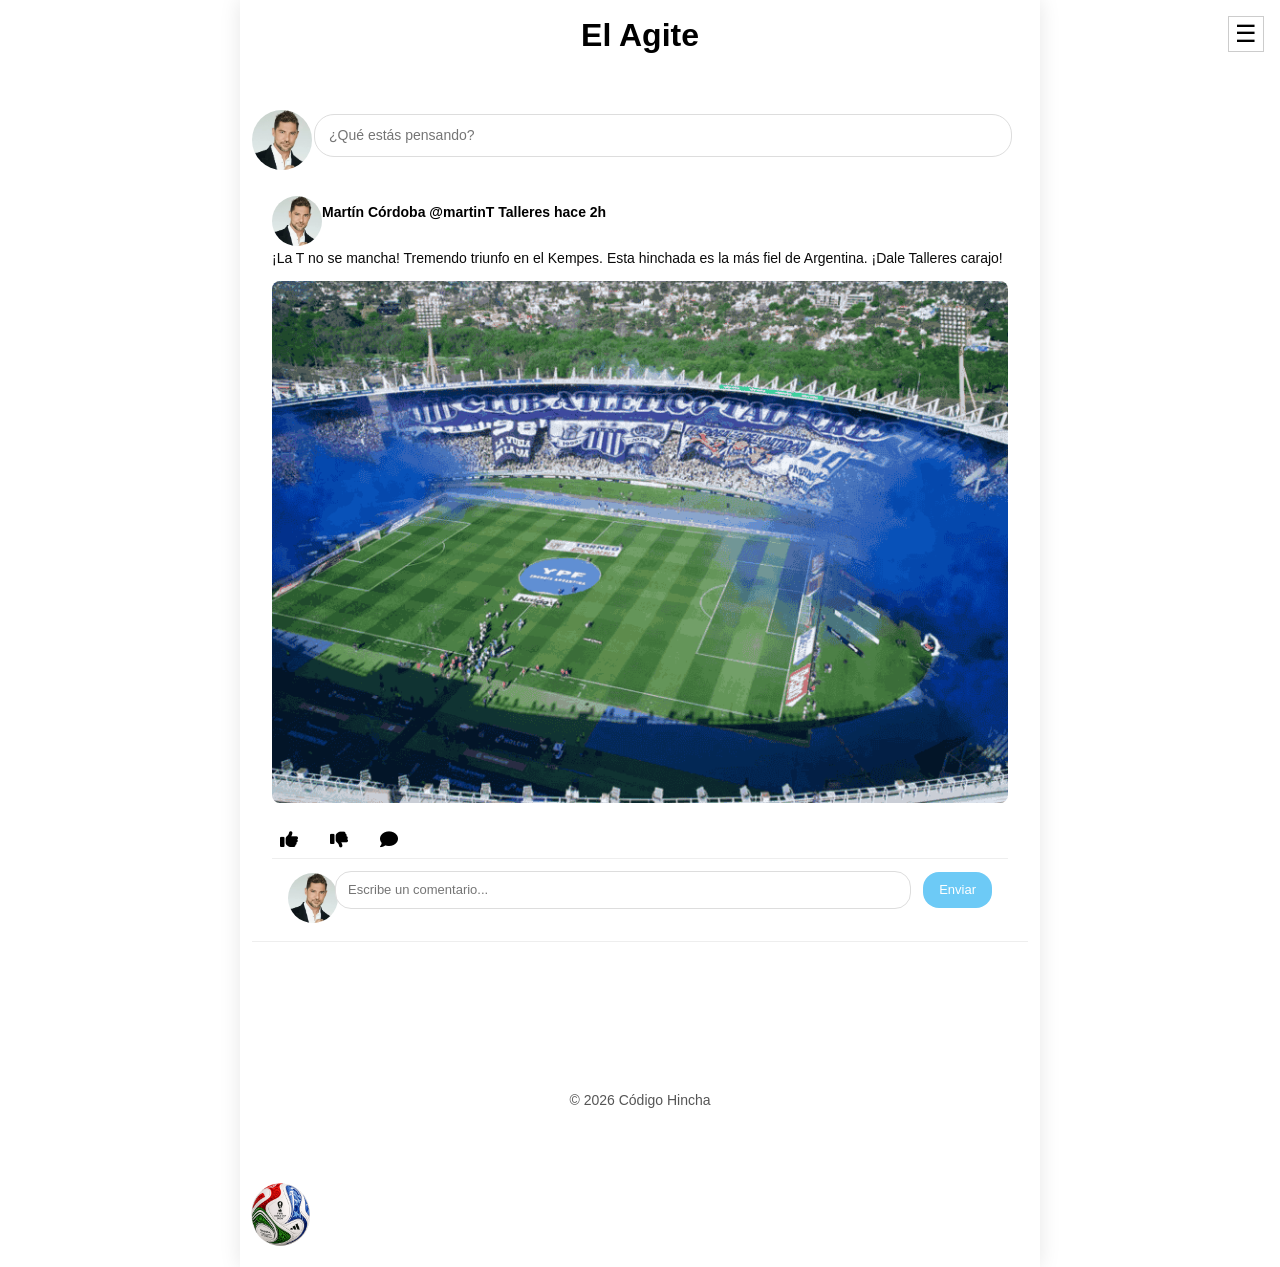
==== commit 9c05b9eb: "Avance en el diseño de páginas y estilos" ====
--- a/feed.html
+++ b/feed.html
@@ -11,7 +11,7 @@
     <link href="https://cdn.jsdelivr.net/npm/bootstrap@5.3.3/dist/css/bootstrap.min.css" rel="stylesheet">
 
 </head>
-<body class="phone-wrapper">
+<body class="phone-wrapper parallax-feed">
     <header>
         <h1>El Agite</h1>
         <button id="burger" class="menu-btn" aria-label="Abrir menú">
@@ -30,9 +30,8 @@
         <section class="post-create">
             <div class="user-post">
                 <div class="avatar">
-                    <svg width="40" height="40" viewBox="0 0 24 24" fill="#555">
-                        <path d="M12 12c2.21 0 4-1.79 4-4s-1.79-4-4-4-4 1.79-4 4 1.79 4 4 4zm0 2c-2.67 0-8 1.34-8 4v2h16v-2c0-2.66-5.33-4-8-4z"/>
-                    </svg>
+                    <img src="img/Martín Córdoba.png" width="60" height="60" style="border-radius: 60%; object-fit: cover;">
+                    
                 </div>
                 <input type="text" placeholder="¿Qué estás pensando?">
             </div>
@@ -42,9 +41,8 @@
             <article class="post-feed">
                 <div class="user-feed">
                     <div class="avatar">
-                        <svg width="40" height="40" viewBox="0 0 24 24" fill="#555">
-                            <path d="M12 12c2.21 0 4-1.79 4-4s-1.79-4-4-4-4 1.79-4 4 1.79 4 4 4zm0 2c-2.67 0-8 1.34-8 4v2h16v-2c0-2.66-5.33-4-8-4z"/>
-                        </svg>
+                        <img src="img/Martín Córdoba.png" width="50" height="50" style="border-radius: 50%; object-fit: cover;">
+
                     </div>
                     <div class="user-meta">
                         <h2>Martín Córdoba <span class="username">@martinT</span> <span class="team-badge">Talleres</span> <span class="time">hace 2h</span></h2>
@@ -57,7 +55,7 @@
                     ¡Dale Talleres carajo!
                 </p>
 
-                <img src="pasion-albiazul.png" alt="Imágen de la cancha durante el partido" class="img-post">
+                <img src="img/pasion-albiazul.png" alt="Imágen del la cancha durante el partido" class="img-post">
 
                 <div class="reactions">
                     <button class="reaction-btn"><i class="fas fa-thumbs-up"></i></button>
@@ -66,176 +64,10 @@
                 </div>
                 <div class="comment-box">
                     <div class="avatar">
-                        <svg width="40" height="40" viewBox="0 0 24 24" fill="#555">
-                            <path d="M12 12c2.21 0 4-1.79 4-4s-1.79-4-4-4-4 1.79-4 4 1.79 4 4 4zm0 2c-2.67 0-8 1.34-8 4v2h16v-2c0-2.66-5.33-4-8-4z"/>
-                        </svg>
+                        <img src="img/Martín Córdoba.png" width="50" height="50" style="border-radius: 50%; object-fit: cover;">
+
                     </div>
                     <input type="text" placeholder="Escribe un comentario...">
-                    <button class="send-btn">Enviar</button>
-                </div>
-            </article>
-            
-            <article class="post-feed">
-                <div class="user-feed">
-                    <div class="avatar">
-                        <svg width="40" height="40" viewBox="0 0 24 24" fill="#555" aria-hidden="true">
-                            <path d="M12 12c2.21 0 4-1.79 4-4s-1.79-4-4-4-4 1.79-4 4 1.79 4 4 4zm0 2c-2.67 0-8 1.34-8 4v2h16v-2c0-2.66-5.33-4-8-4z"/>
-                        </svg>
-                    </div>
-                    <div class="user-meta">
-                        <h2>Lucía Fernández <span class="username">@luciaR</span> <span class="team-badge">River</span> <span class="time">hace 1h</span></h2>
-                    </div>
-                </div>
-
-                <p class="post-text">
-                    Domingo de Monumental lleno. Se siente hermoso cuando alentamos todos juntos desde la primera pelota. ¡Vamos River!
-                </p>
-
-                <img src="cancha-River.jpg" alt="Tribuna del Monumental llena de hinchas" class="img-post" loading="lazy">
-
-                <div class="reactions">
-                    <button class="reaction-btn" aria-label="Me gusta"><i class="fas fa-thumbs-up"></i></button>
-                    <button class="reaction-btn" aria-label="No me gusta"><i class="fas fa-thumbs-down"></i></button>
-                    <button class="reaction-btn" aria-label="Comentar"><i class="fas fa-comment"></i></button>
-                </div>
-                <div class="comment-box">
-                    <div class="avatar">
-                        <svg width="40" height="40" viewBox="0 0 24 24" fill="#555" aria-hidden="true">
-                            <path d="M12 12c2.21 0 4-1.79 4-4s-1.79-4-4-4-4 1.79-4 4 1.79 4 4 4zm0 2c-2.67 0-8 1.34-8 4v2h16v-2c0-2.66-5.33-4-8-4z"/>
-                        </svg>
-                    </div>
-                    <input type="text" placeholder="Escribe un comentario..." aria-label="Escribe un comentario">
-                    <button class="send-btn">Enviar</button>
-                </div>
-            </article>
-
-            <article class="post-feed">
-                <div class="user-feed">
-                    <div class="avatar">
-                        <svg width="40" height="40" viewBox="0 0 24 24" fill="#555" aria-hidden="true">
-                            <path d="M12 12c2.21 0 4-1.79 4-4s-1.79-4-4-4-4 1.79-4 4 1.79 4 4 4zm0 2c-2.67 0-8 1.34-8 4v2h16v-2c0-2.66-5.33-4-8-4z"/>
-                        </svg>
-                    </div>
-                    <div class="user-meta">
-                        <h2>Tomás Benítez <span class="username">@tomiBoca</span> <span class="team-badge">Boca</span> <span class="time">hace 3h</span></h2>
-                    </div>
-                </div>
-
-                <p class="post-text">
-                    ¿Alguien sabe a qué hora abren las puertas de La Bombonera para el próximo partido? Quiero llegar temprano y conseguir buen lugar. ¡Gracias, hinchas!
-                </p>
-
-                <div class="reactions">
-                    <button class="reaction-btn" aria-label="Me gusta"><i class="fas fa-thumbs-up"></i></button>
-                    <button class="reaction-btn" aria-label="No me gusta"><i class="fas fa-thumbs-down"></i></button>
-                    <button class="reaction-btn" aria-label="Comentar"><i class="fas fa-comment"></i></button>
-                </div>
-                <div class="comment-box">
-                    <div class="avatar">
-                        <svg width="40" height="40" viewBox="0 0 24 24" fill="#555" aria-hidden="true">
-                            <path d="M12 12c2.21 0 4-1.79 4-4s-1.79-4-4-4-4 1.79-4 4 1.79 4 4 4zm0 2c-2.67 0-8 1.34-8 4v2h16v-2c0-2.66-5.33-4-8-4z"/>
-                        </svg>
-                    </div>
-                    <input type="text" placeholder="Escribe un comentario..." aria-label="Escribe un comentario">
-                    <button class="send-btn">Enviar</button>
-                </div>
-            </article>
-
-            <article class="post-feed">
-                <div class="user-feed">
-                    <div class="avatar">
-                        <svg width="40" height="40" viewBox="0 0 24 24" fill="#555" aria-hidden="true">
-                            <path d="M12 12c2.21 0 4-1.79 4-4s-1.79-4-4-4-4 1.79-4 4 1.79 4 4 4zm0 2c-2.67 0-8 1.34-8 4v2h16v-2c0-2.66-5.33-4-8-4z"/>
-                        </svg>
-                    </div>
-                    <div class="user-meta">
-                        <h2>Ramiro Ríos <span class="username">@rami_racing</span> <span class="team-badge">Racing</span> <span class="time">hace 4h</span></h2>
-                    </div>
-                </div>
-
-                <p class="post-text">
-                    Mi abuelo me llevaba a la cancha cuando era chico. Hoy fui yo él que llevó a mis sobrinos a ver su primer partido.. ¡Vamos Acade!
-                </p>
-
-                <img src="Hinchas-de-Racing.webp" alt="Un tío y sus sobrinos con la camiseta de Racing en la cancha" class="img-post" loading="lazy">
-
-                <div class="reactions">
-                    <button class="reaction-btn" aria-label="Me gusta"><i class="fas fa-thumbs-up"></i></button>
-                    <button class="reaction-btn" aria-label="No me gusta"><i class="fas fa-thumbs-down"></i></button>
-                    <button class="reaction-btn" aria-label="Comentar"><i class="fas fa-comment"></i></button>
-                </div>
-                <div class="comment-box">
-                    <div class="avatar">
-                        <svg width="40" height="40" viewBox="0 0 24 24" fill="#555" aria-hidden="true">
-                            <path d="M12 12c2.21 0 4-1.79 4-4s-1.79-4-4-4-4 1.79-4 4 1.79 4 4 4zm0 2c-2.67 0-8 1.34-8 4v2h16v-2c0-2.66-5.33-4-8-4z"/>
-                        </svg>
-                    </div>
-                    <input type="text" placeholder="Escribe un comentario..." aria-label="Escribe un comentario">
-                    <button class="send-btn">Enviar</button>
-                </div>
-            </article>
-
-            <article class="post-feed">
-                <div class="user-feed">
-                    <div class="avatar">
-                        <svg width="40" height="40" viewBox="0 0 24 24" fill="#555" aria-hidden="true">
-                            <path d="M12 12c2.21 0 4-1.79 4-4s-1.79-4-4-4-4 1.79-4 4 1.79 4 4 4zm0 2c-2.67 0-8 1.34-8 4v2h16v-2c0-2.66-5.33-4-8-4z"/>
-                        </svg>
-                    </div>
-                    <div class="user-meta">
-                        <h2>Joaquín Pereyra <span class="username">@joaqui_pirata</span> <span class="team-badge">Belgrano</span> <span class="time">hace 5h</span></h2>
-                    </div>
-                </div>
-
-                <p class="post-text">
-                    Encontré una nota muy buena sobre la historia de los clásicos cordobeses.. Que quede claro quien es el más grande y el unico campeón de CÓRDOBA <a href="https://es.wikipedia.org/wiki/Cl%C3%A1sico_cordob%C3%A9s">Leer la nota</a>
-                    <img src="Belgrano.webp" alt="Jugadores de Belgrano en un clásico cordobés" class="img-post" loading="lazy">
-                </p>
-
-                <div class="reactions">
-                    <button class="reaction-btn" aria-label="Me gusta"><i class="fas fa-thumbs-up"></i></button>
-                    <button class="reaction-btn" aria-label="No me gusta"><i class="fas fa-thumbs-down"></i></button>
-                    <button class="reaction-btn" aria-label="Comentar"><i class="fas fa-comment"></i></button>
-                </div>
-                <div class="comment-box">
-                    <div class="avatar">
-                        <svg width="40" height="40" viewBox="0 0 24 24" fill="#555" aria-hidden="true">
-                            <path d="M12 12c2.21 0 4-1.79 4-4s-1.79-4-4-4-4 1.79-4 4 1.79 4 4 4zm0 2c-2.67 0-8 1.34-8 4v2h16v-2c0-2.66-5.33-4-8-4z"/>
-                        </svg>
-                    </div>
-                    <input type="text" placeholder="Escribe un comentario..." aria-label="Escribe un comentario">
-                    <button class="send-btn">Enviar</button>
-                </div>
-            </article>
-
-            <article class="post-feed">
-                <div class="user-feed">
-                    <div class="avatar">
-                        <svg width="40" height="40" viewBox="0 0 24 24" fill="#555" aria-hidden="true">
-                            <path d="M12 12c2.21 0 4-1.79 4-4s-1.79-4-4-4-4 1.79-4 4 1.79 4 4 4zm0 2c-2.67 0-8 1.34-8 4v2h16v-2c0-2.66-5.33-4-8-4z"/>
-                        </svg>
-                    </div>
-                    <div class="user-meta">
-                        <h2>Nicolás Acosta <span class="username">@nico_indep</span> <span class="team-badge">Independiente</span> <span class="time">hace 9h</span></h2>
-                    </div>
-                </div>
-
-                <p class="post-text">
-                    Los pibes de las inferiores mostraron todo hoy. Hay futuro en el Rey de Copas. ¡A confiar en el proceso!
-                </p>
-
-                <div class="reactions">
-                    <button class="reaction-btn" aria-label="Me gusta"><i class="fas fa-thumbs-up"></i></button>
-                    <button class="reaction-btn" aria-label="No me gusta"><i class="fas fa-thumbs-down"></i></button>
-                    <button class="reaction-btn" aria-label="Comentar"><i class="fas fa-comment"></i></button>
-                </div>
-                <div class="comment-box">
-                    <div class="avatar">
-                        <svg width="40" height="40" viewBox="0 0 24 24" fill="#555" aria-hidden="true">
-                            <path d="M12 12c2.21 0 4-1.79 4-4s-1.79-4-4-4-4 1.79-4 4 1.79 4 4 4zm0 2c-2.67 0-8 1.34-8 4v2h16v-2c0-2.66-5.33-4-8-4z"/>
-                        </svg>
-                    </div>
-                    <input type="text" placeholder="Escribe un comentario..." aria-label="Escribe un comentario">
                     <button class="send-btn">Enviar</button>
                 </div>
             </article>
@@ -254,7 +86,7 @@
     </div>
 
     <footer class="footer-ball">
-        <img src="pelota.png" alt="Pelota de fútbol rodando" class="rolling-ball">
+        <img src="img/pelota.png" alt="Pelota de fútbol rodando" class="rolling-ball">
     </footer>
 
     <script>
--- a/styles.css
+++ b/styles.css
@@ -1,4 +1,4 @@
-•⁠  ⁠{
+•⁠⁠   * {
     margin: 0;
     padding: 0;
     box-sizing: border-box;
@@ -6,21 +6,67 @@
 
 body {
     font-family: "Google Sans", sans-serif;
-    background-color: #fff;
     min-height: 100vh;
-    display: flex;
-    justify-content: center;
-    align-items: center;
-    padding: 30px 15px;
-}
-
-/*  TO MAKE IT RESPONSIVE  */
+}
+
+body .parallax-login {
+    background-image: url("https://i.imgur.com/A8r4mp7.png");
+    background-attachment: fixed;
+    background-position: center;
+    background-repeat: no-repeat;
+    background-size: cover;
+    min-height: 100vh; 
+}
+
+body.parallax-feed {
+    background-image: url("https://i.imgur.com/JmcqtMf.png");
+    background-attachment: fixed;
+    background-position: center;
+    background-repeat: no-repeat;
+    background-size: cover;
+    min-height: 100vh; 
+}
+
+body.parallax-profile {
+    background-color: #7e7c79;
+    min-height: 100vh;
+}
+
+body.parallax-register {
+    background-color: #538264;
+    min-height: 100vh;
+}
+
+body.parallax-followed {
+    background-color: #dddbbd;
+    min-height: 100vh;  
+}
+
+body.parallax-terms {
+    background-color: #88bb9c;
+    min-height: 100vh;
+}
+
+
+/* --- CONTENEDOR DE TELÉFONO --- */
 .phone-wrapper {
-    width: 340px;
+    width: 100%;
+    max-width: 340px; /* Ancho simulado de teléfono en escritorio */
     margin: 0 auto;    
     position: relative;  
     display: flex;
     flex-direction: column;
+    min-height: 100vh;
+    background-color: transparent;
+}
+
+/* Ajuste para pantallas grandes donde el wrapper se expande */
+@media (min-width: 768px) {
+    .phone-wrapper {
+        max-width: 800px;
+        background: rgba(255, 255, 255, 0.95); /* Opcional: un fondo blanco translúcido para el contenido de la PC */
+        box-shadow: 0 0 20px rgba(0,0,0,0.1);   /* Opcional: sombrita elegante tipo app */
+    }
 }
 
 header {
@@ -90,6 +136,9 @@
 }
 
 /* LOGIN CONTENT */
+
+
+
 main {
     font-family: "Google Sans", sans-serif;
     flex: 1;
@@ -150,11 +199,11 @@
 }
 
 button[type="submit"] {
-    width: 100%;
-    padding: 10px 15px;
+    width: 50%;
+    padding: 10px 10px;
     margin-top: 8px;
     border: 1px solid #000;
-    background: white;
+    background: rgba(153, 184, 204, 0.549);
     color: #000;
     border-radius: 4px;
     font-size: 14px;
@@ -173,7 +222,7 @@
     text-align: center;
     width: 100%;
     padding: 10px 15px;
-    margin-top: 8px;
+    margin-top: 8px auto 0;
     border: 1px solid #000;
     background: white;
     color: #000;
@@ -205,6 +254,7 @@
 }
 
 /* REGISTER */
+
 .form-container {
     width: 80%;
 }
@@ -223,6 +273,7 @@
     color: #000;
     margin-bottom: 6px;
     margin-top: 12px;
+    
 }
 
 .form-container form input {
@@ -268,14 +319,23 @@
     color: #1976d2;
     text-decoration: underline;
 }
+
+
+
 /* feed */
 header {
-    position:center;
-    width: 100;
-    display:flex;
+    position: center;
+    width: 100%;
+    display: flex;
     justify-content: center;
     align-items: center;
     padding: 16px 56px;
+}
+
+header h1 {
+    margin: 0;
+    text-align: center;
+    animation: titleFade 0.8s ease-in-out;
 }
 
 .menu-btn {
@@ -360,7 +420,7 @@
     }
 }
 
-@media (max-width: 767px) {
+@media (max-width: 768px) {
     header {
         position: relative;
         width: 100%;
@@ -398,8 +458,8 @@
 }
 
 .user-post .avatar {
-    width: 40px;
-    height: 40px;
+    width: 50px;
+    height: 50px;
     border-radius: 50%;
     object-fit: cover;
     flex-shrink: 0;
@@ -978,7 +1038,7 @@
 
 
 .copa {
-  width: 560px;          
+  width: 300px;          
   height: auto;          
   position: relative;
   transition: transform 0.8s cubic-bezier(0.68, -0.55, 0.265, 1.55);
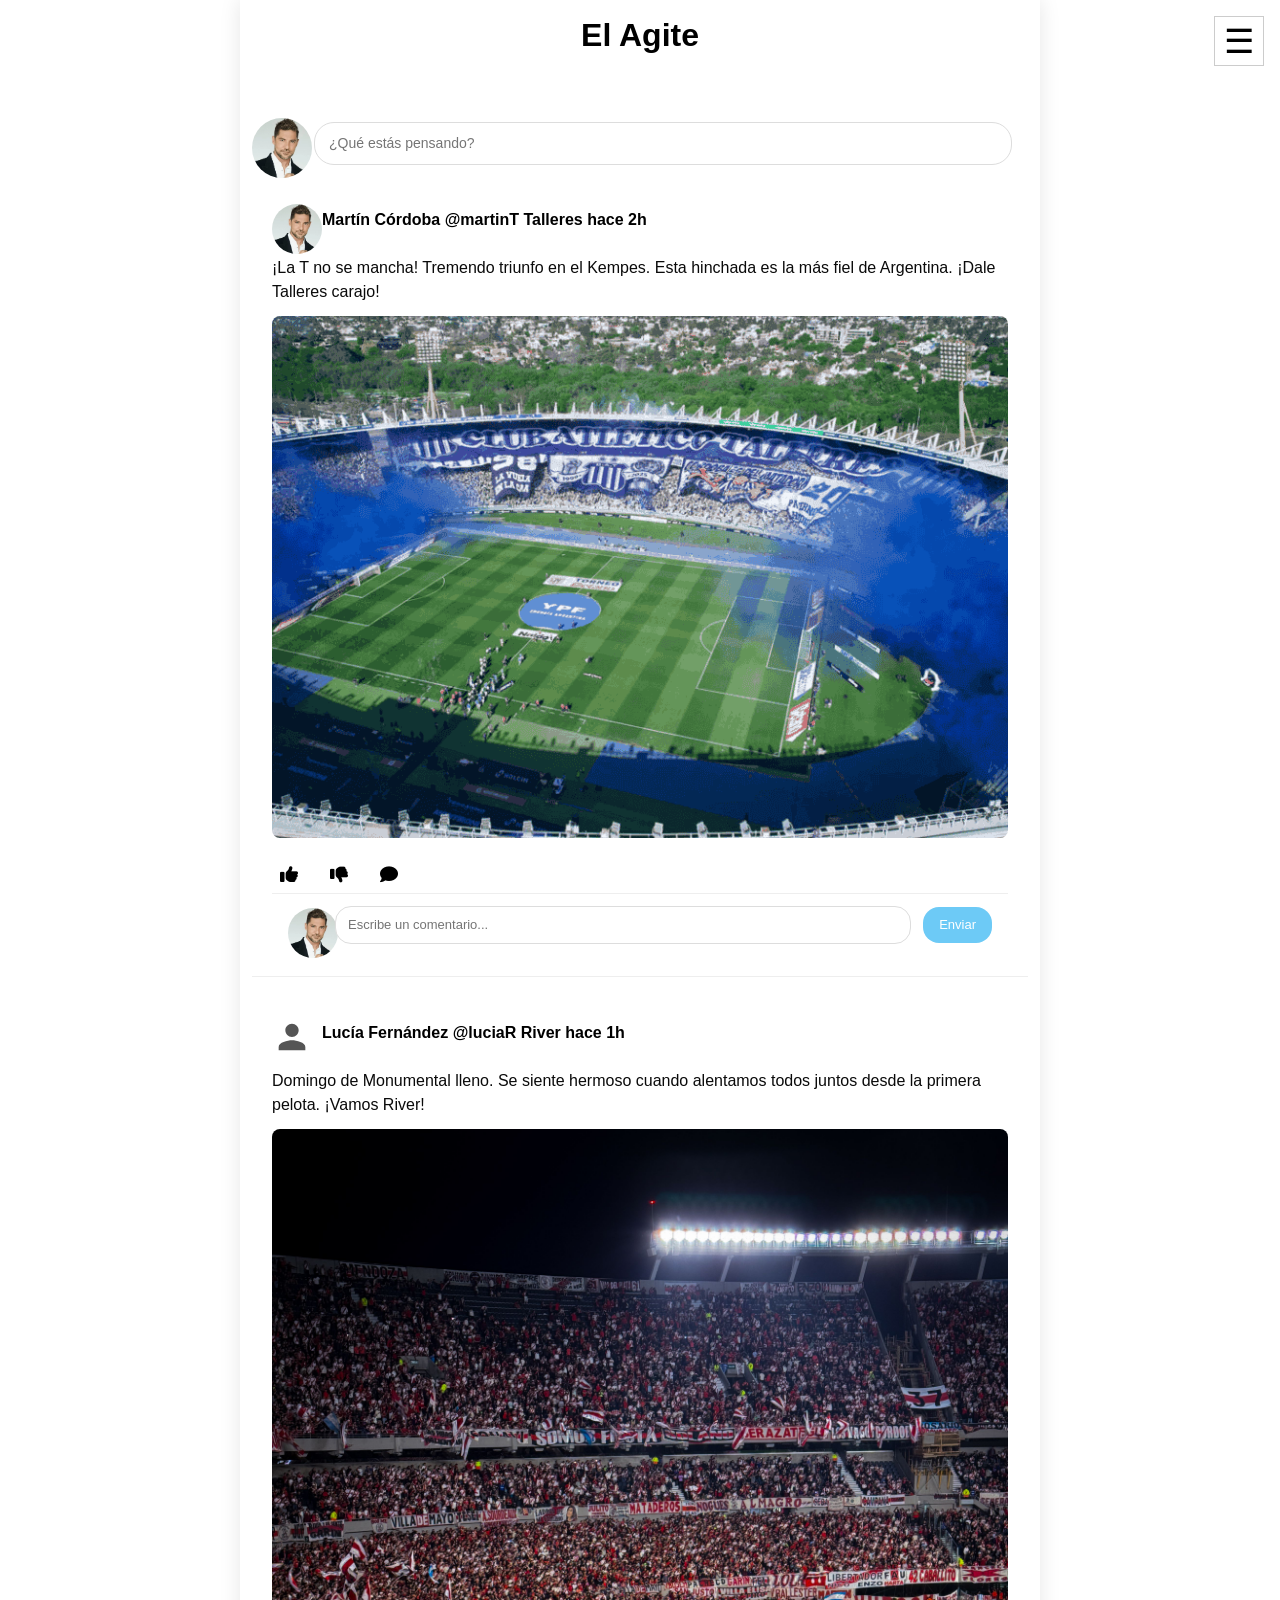
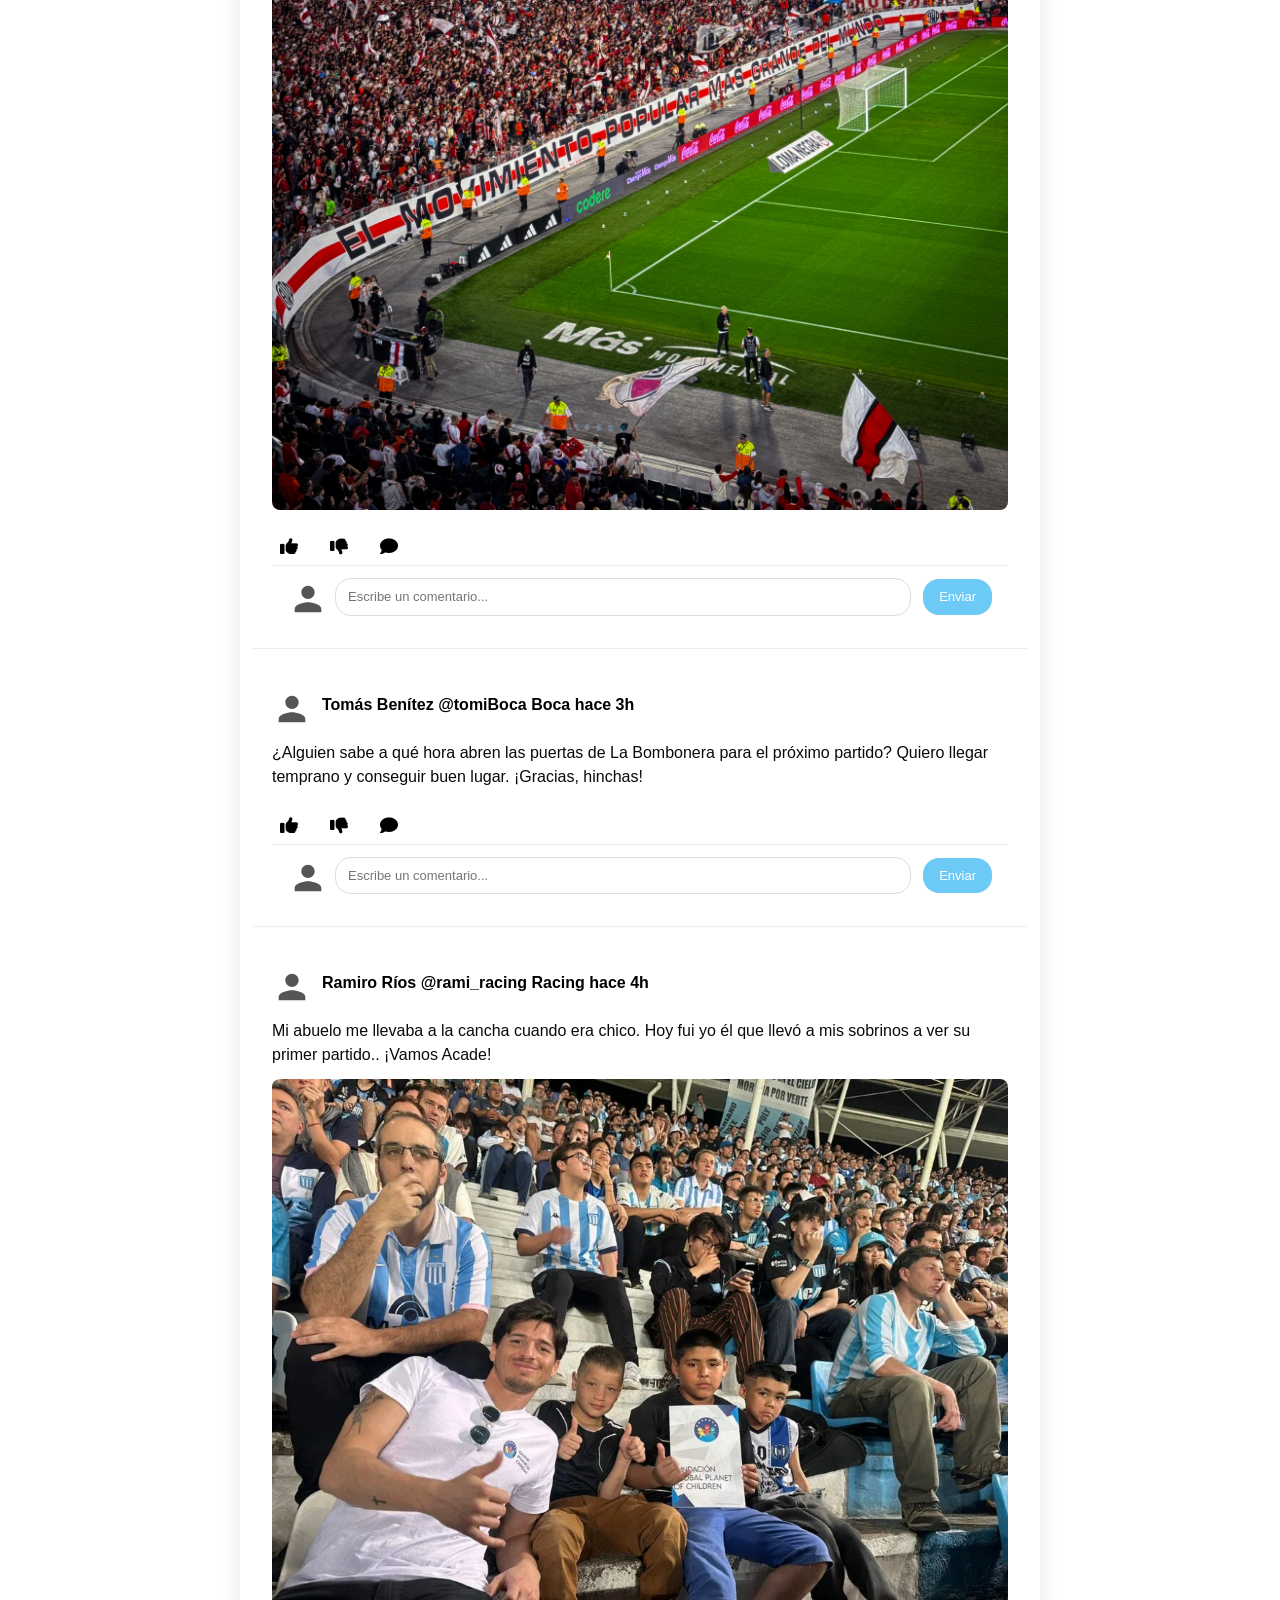
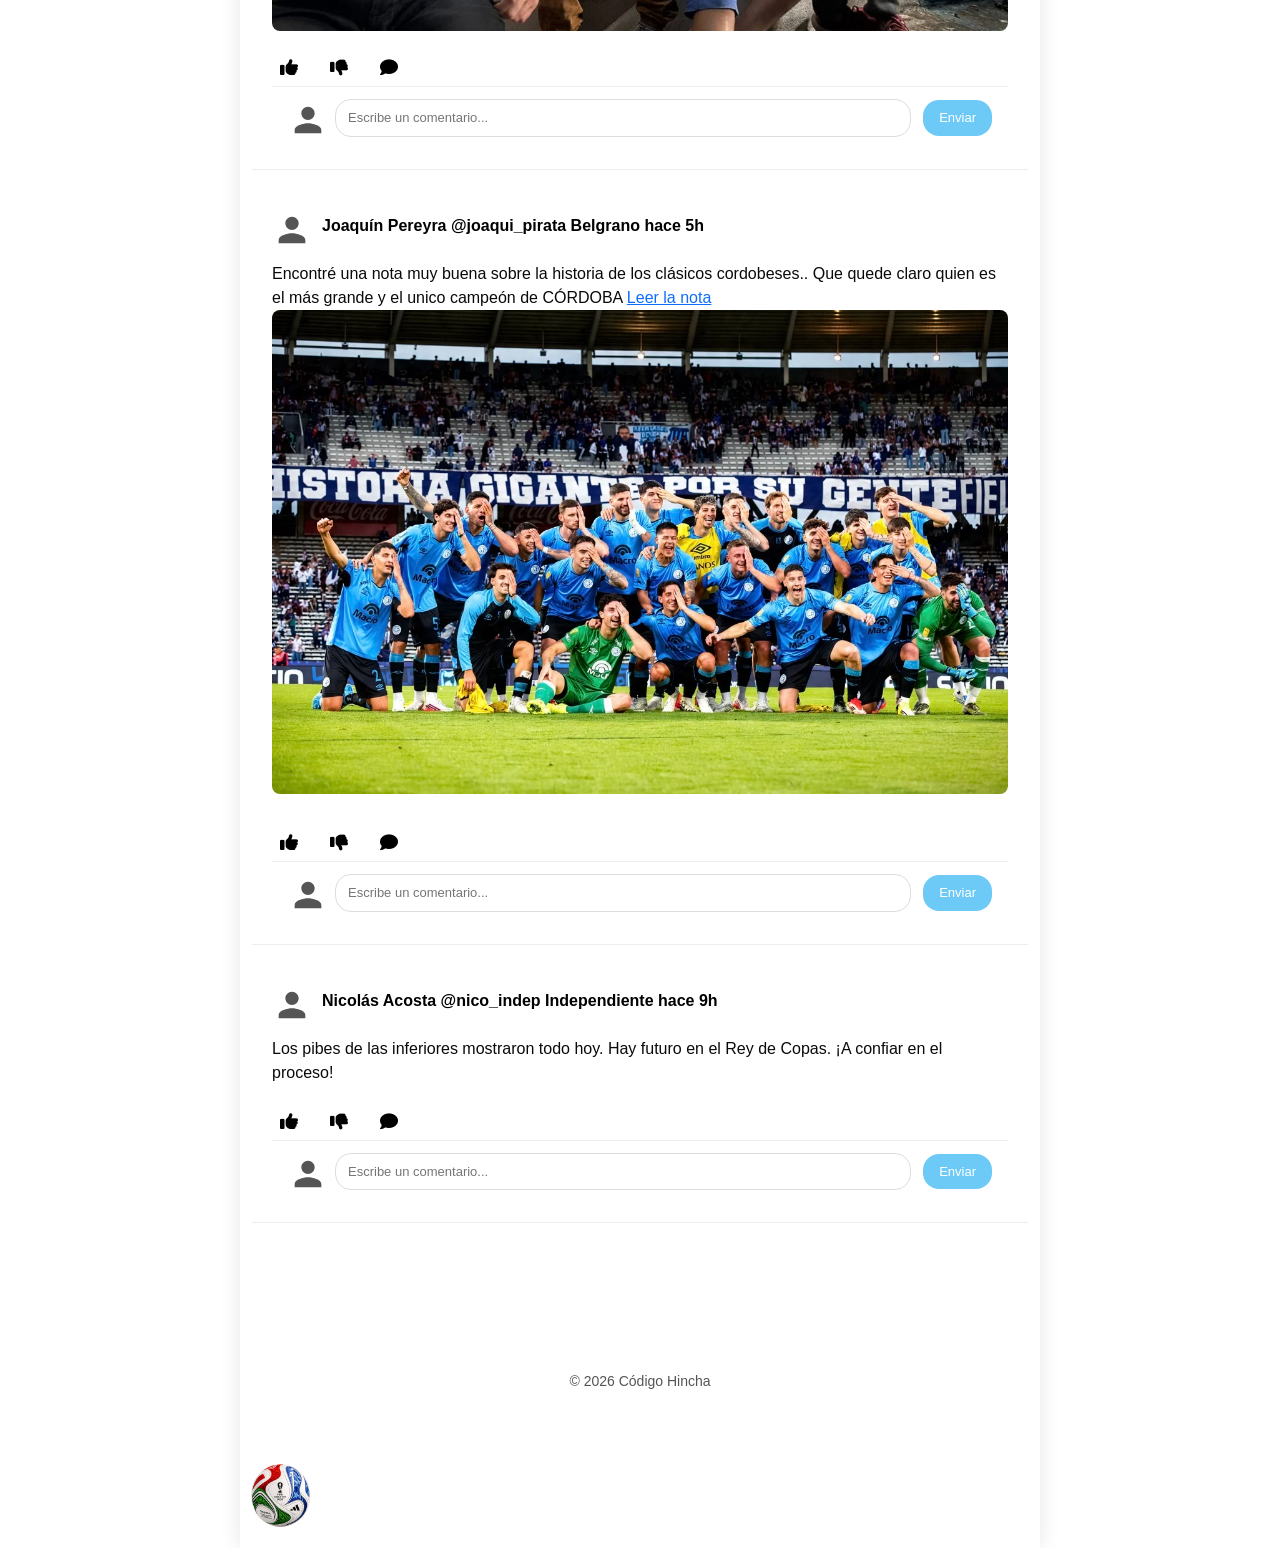
==== commit ba0f4db4: "Merge cambios y diseño de páginas" ====
--- a/feed.html
+++ b/feed.html
@@ -54,8 +54,7 @@
                     Esta hinchada es la más fiel de Argentina.
                     ¡Dale Talleres carajo!
                 </p>
-
-                <img src="img/pasion-albiazul.png" alt="Imágen del la cancha durante el partido" class="img-post">
+                <img src="img/pasion-albiazul.png" alt="Imagen de la cancha durante el partido" class="img-post">
 
                 <div class="reactions">
                     <button class="reaction-btn"><i class="fas fa-thumbs-up"></i></button>
@@ -68,6 +67,171 @@
 
                     </div>
                     <input type="text" placeholder="Escribe un comentario...">
+                    <button class="send-btn">Enviar</button>
+                </div>
+            </article>
+            
+            <article class="post-feed">
+                <div class="user-feed">
+                    <div class="avatar">
+                        <svg width="40" height="40" viewBox="0 0 24 24" fill="#555" aria-hidden="true">
+                            <path d="M12 12c2.21 0 4-1.79 4-4s-1.79-4-4-4-4 1.79-4 4 1.79 4 4 4zm0 2c-2.67 0-8 1.34-8 4v2h16v-2c0-2.66-5.33-4-8-4z"/>
+                        </svg>
+                    </div>
+                    <div class="user-meta">
+                        <h2>Lucía Fernández <span class="username">@luciaR</span> <span class="team-badge">River</span> <span class="time">hace 1h</span></h2>
+                    </div>
+                </div>
+
+                <p class="post-text">
+                    Domingo de Monumental lleno. Se siente hermoso cuando alentamos todos juntos desde la primera pelota. ¡Vamos River!
+                </p>
+
+                <img src="cancha-River.jpg" alt="Tribuna del Monumental llena de hinchas" class="img-post" loading="lazy">
+
+                <div class="reactions">
+                    <button class="reaction-btn" aria-label="Me gusta"><i class="fas fa-thumbs-up"></i></button>
+                    <button class="reaction-btn" aria-label="No me gusta"><i class="fas fa-thumbs-down"></i></button>
+                    <button class="reaction-btn" aria-label="Comentar"><i class="fas fa-comment"></i></button>
+                </div>
+                <div class="comment-box">
+                    <div class="avatar">
+                        <svg width="40" height="40" viewBox="0 0 24 24" fill="#555" aria-hidden="true">
+                            <path d="M12 12c2.21 0 4-1.79 4-4s-1.79-4-4-4-4 1.79-4 4 1.79 4 4 4zm0 2c-2.67 0-8 1.34-8 4v2h16v-2c0-2.66-5.33-4-8-4z"/>
+                        </svg>
+                    </div>
+                    <input type="text" placeholder="Escribe un comentario..." aria-label="Escribe un comentario">
+                    <button class="send-btn">Enviar</button>
+                </div>
+            </article>
+
+            <article class="post-feed">
+                <div class="user-feed">
+                    <div class="avatar">
+                        <svg width="40" height="40" viewBox="0 0 24 24" fill="#555" aria-hidden="true">
+                            <path d="M12 12c2.21 0 4-1.79 4-4s-1.79-4-4-4-4 1.79-4 4 1.79 4 4 4zm0 2c-2.67 0-8 1.34-8 4v2h16v-2c0-2.66-5.33-4-8-4z"/>
+                        </svg>
+                    </div>
+                    <div class="user-meta">
+                        <h2>Tomás Benítez <span class="username">@tomiBoca</span> <span class="team-badge">Boca</span> <span class="time">hace 3h</span></h2>
+                    </div>
+                </div>
+
+                <p class="post-text">
+                    ¿Alguien sabe a qué hora abren las puertas de La Bombonera para el próximo partido? Quiero llegar temprano y conseguir buen lugar. ¡Gracias, hinchas!
+                </p>
+
+                <div class="reactions">
+                    <button class="reaction-btn" aria-label="Me gusta"><i class="fas fa-thumbs-up"></i></button>
+                    <button class="reaction-btn" aria-label="No me gusta"><i class="fas fa-thumbs-down"></i></button>
+                    <button class="reaction-btn" aria-label="Comentar"><i class="fas fa-comment"></i></button>
+                </div>
+                <div class="comment-box">
+                    <div class="avatar">
+                        <svg width="40" height="40" viewBox="0 0 24 24" fill="#555" aria-hidden="true">
+                            <path d="M12 12c2.21 0 4-1.79 4-4s-1.79-4-4-4-4 1.79-4 4 1.79 4 4 4zm0 2c-2.67 0-8 1.34-8 4v2h16v-2c0-2.66-5.33-4-8-4z"/>
+                        </svg>
+                    </div>
+                    <input type="text" placeholder="Escribe un comentario..." aria-label="Escribe un comentario">
+                    <button class="send-btn">Enviar</button>
+                </div>
+            </article>
+
+            <article class="post-feed">
+                <div class="user-feed">
+                    <div class="avatar">
+                        <svg width="40" height="40" viewBox="0 0 24 24" fill="#555" aria-hidden="true">
+                            <path d="M12 12c2.21 0 4-1.79 4-4s-1.79-4-4-4-4 1.79-4 4 1.79 4 4 4zm0 2c-2.67 0-8 1.34-8 4v2h16v-2c0-2.66-5.33-4-8-4z"/>
+                        </svg>
+                    </div>
+                    <div class="user-meta">
+                        <h2>Ramiro Ríos <span class="username">@rami_racing</span> <span class="team-badge">Racing</span> <span class="time">hace 4h</span></h2>
+                    </div>
+                </div>
+
+                <p class="post-text">
+                    Mi abuelo me llevaba a la cancha cuando era chico. Hoy fui yo él que llevó a mis sobrinos a ver su primer partido.. ¡Vamos Acade!
+                </p>
+
+                <img src="Hinchas-de-Racing.webp" alt="Un tío y sus sobrinos con la camiseta de Racing en la cancha" class="img-post" loading="lazy">
+
+                <div class="reactions">
+                    <button class="reaction-btn" aria-label="Me gusta"><i class="fas fa-thumbs-up"></i></button>
+                    <button class="reaction-btn" aria-label="No me gusta"><i class="fas fa-thumbs-down"></i></button>
+                    <button class="reaction-btn" aria-label="Comentar"><i class="fas fa-comment"></i></button>
+                </div>
+                <div class="comment-box">
+                    <div class="avatar">
+                        <svg width="40" height="40" viewBox="0 0 24 24" fill="#555" aria-hidden="true">
+                            <path d="M12 12c2.21 0 4-1.79 4-4s-1.79-4-4-4-4 1.79-4 4 1.79 4 4 4zm0 2c-2.67 0-8 1.34-8 4v2h16v-2c0-2.66-5.33-4-8-4z"/>
+                        </svg>
+                    </div>
+                    <input type="text" placeholder="Escribe un comentario..." aria-label="Escribe un comentario">
+                    <button class="send-btn">Enviar</button>
+                </div>
+            </article>
+
+            <article class="post-feed">
+                <div class="user-feed">
+                    <div class="avatar">
+                        <svg width="40" height="40" viewBox="0 0 24 24" fill="#555" aria-hidden="true">
+                            <path d="M12 12c2.21 0 4-1.79 4-4s-1.79-4-4-4-4 1.79-4 4 1.79 4 4 4zm0 2c-2.67 0-8 1.34-8 4v2h16v-2c0-2.66-5.33-4-8-4z"/>
+                        </svg>
+                    </div>
+                    <div class="user-meta">
+                        <h2>Joaquín Pereyra <span class="username">@joaqui_pirata</span> <span class="team-badge">Belgrano</span> <span class="time">hace 5h</span></h2>
+                    </div>
+                </div>
+
+                <p class="post-text">
+                    Encontré una nota muy buena sobre la historia de los clásicos cordobeses.. Que quede claro quien es el más grande y el unico campeón de CÓRDOBA <a href="https://es.wikipedia.org/wiki/Cl%C3%A1sico_cordob%C3%A9s">Leer la nota</a>
+                    <img src="Belgrano.webp" alt="Jugadores de Belgrano en un clásico cordobés" class="img-post" loading="lazy">
+                </p>
+
+                <div class="reactions">
+                    <button class="reaction-btn" aria-label="Me gusta"><i class="fas fa-thumbs-up"></i></button>
+                    <button class="reaction-btn" aria-label="No me gusta"><i class="fas fa-thumbs-down"></i></button>
+                    <button class="reaction-btn" aria-label="Comentar"><i class="fas fa-comment"></i></button>
+                </div>
+                <div class="comment-box">
+                    <div class="avatar">
+                        <svg width="40" height="40" viewBox="0 0 24 24" fill="#555" aria-hidden="true">
+                            <path d="M12 12c2.21 0 4-1.79 4-4s-1.79-4-4-4-4 1.79-4 4 1.79 4 4 4zm0 2c-2.67 0-8 1.34-8 4v2h16v-2c0-2.66-5.33-4-8-4z"/>
+                        </svg>
+                    </div>
+                    <input type="text" placeholder="Escribe un comentario..." aria-label="Escribe un comentario">
+                    <button class="send-btn">Enviar</button>
+                </div>
+            </article>
+
+            <article class="post-feed">
+                <div class="user-feed">
+                    <div class="avatar">
+                        <svg width="40" height="40" viewBox="0 0 24 24" fill="#555" aria-hidden="true">
+                            <path d="M12 12c2.21 0 4-1.79 4-4s-1.79-4-4-4-4 1.79-4 4 1.79 4 4 4zm0 2c-2.67 0-8 1.34-8 4v2h16v-2c0-2.66-5.33-4-8-4z"/>
+                        </svg>
+                    </div>
+                    <div class="user-meta">
+                        <h2>Nicolás Acosta <span class="username">@nico_indep</span> <span class="team-badge">Independiente</span> <span class="time">hace 9h</span></h2>
+                    </div>
+                </div>
+
+                <p class="post-text">
+                    Los pibes de las inferiores mostraron todo hoy. Hay futuro en el Rey de Copas. ¡A confiar en el proceso!
+                </p>
+
+                <div class="reactions">
+                    <button class="reaction-btn" aria-label="Me gusta"><i class="fas fa-thumbs-up"></i></button>
+                    <button class="reaction-btn" aria-label="No me gusta"><i class="fas fa-thumbs-down"></i></button>
+                    <button class="reaction-btn" aria-label="Comentar"><i class="fas fa-comment"></i></button>
+                </div>
+                <div class="comment-box">
+                    <div class="avatar">
+                        <svg width="40" height="40" viewBox="0 0 24 24" fill="#555" aria-hidden="true">
+                            <path d="M12 12c2.21 0 4-1.79 4-4s-1.79-4-4-4-4 1.79-4 4 1.79 4 4 4zm0 2c-2.67 0-8 1.34-8 4v2h16v-2c0-2.66-5.33-4-8-4z"/>
+                        </svg>
+                    </div>
+                    <input type="text" placeholder="Escribe un comentario..." aria-label="Escribe un comentario">
                     <button class="send-btn">Enviar</button>
                 </div>
             </article>
--- a/styles.css
+++ b/styles.css
@@ -222,7 +222,7 @@
     text-align: center;
     width: 100%;
     padding: 10px 15px;
-    margin-top: 8px auto 0;
+    margin-top: 8px;
     border: 1px solid #000;
     background: white;
     color: #000;
@@ -324,18 +324,12 @@
 
 /* feed */
 header {
-    position: center;
-    width: 100%;
-    display: flex;
+    position:center;
+    width: 100;
+    display:flex;
     justify-content: center;
     align-items: center;
     padding: 16px 56px;
-}
-
-header h1 {
-    margin: 0;
-    text-align: center;
-    animation: titleFade 0.8s ease-in-out;
 }
 
 .menu-btn {
@@ -380,12 +374,12 @@
     position: fixed !important;
     top: 16px !important;
     right: 16px !important;
-    width: 36px;
-    height: 36px;
+    width: 50px;
+    height: 50px;
     background: white;
     color: black;
     border: 1px solid #ccc;
-    font-size: 24px;
+    font-size: 34px;
     line-height: 1;
     z-index: 9999;
 }
@@ -420,7 +414,7 @@
     }
 }
 
-@media (max-width: 768px) {
+@media (max-width: 767px) {
     header {
         position: relative;
         width: 100%;
@@ -503,14 +497,14 @@
 }
 
 .user-feed h2 {
-    font-size: 14px;
+    font-size: 16px;
     font-weight: 600;
     color: hwb(0 0% 100%);
-    line-height: 1.3;
+    line-height: 1.5;
 }
 
 .post-feed > p {
-    font-size: 14px;
+    font-size: 16px;
     line-height: 1.5;
     color: hsl(0, 0%, 4%);
     margin-bottom: 12px;
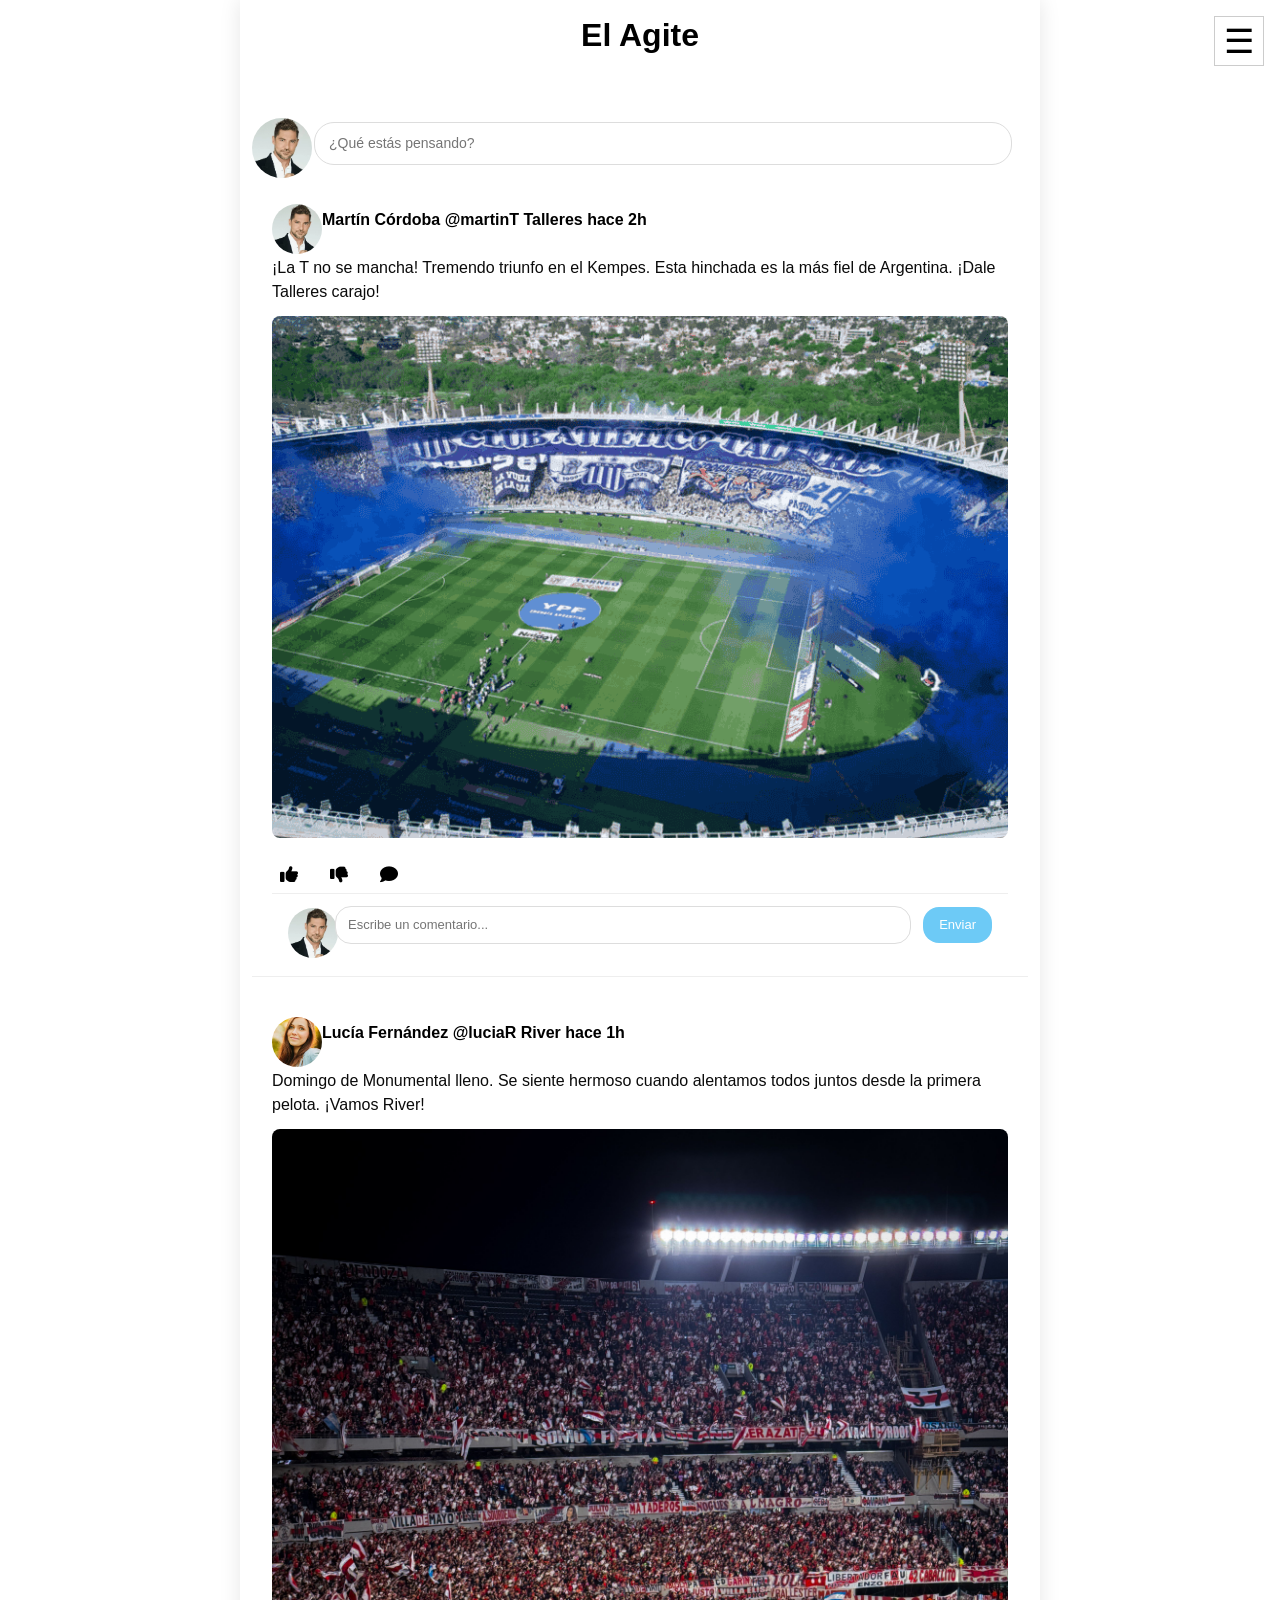
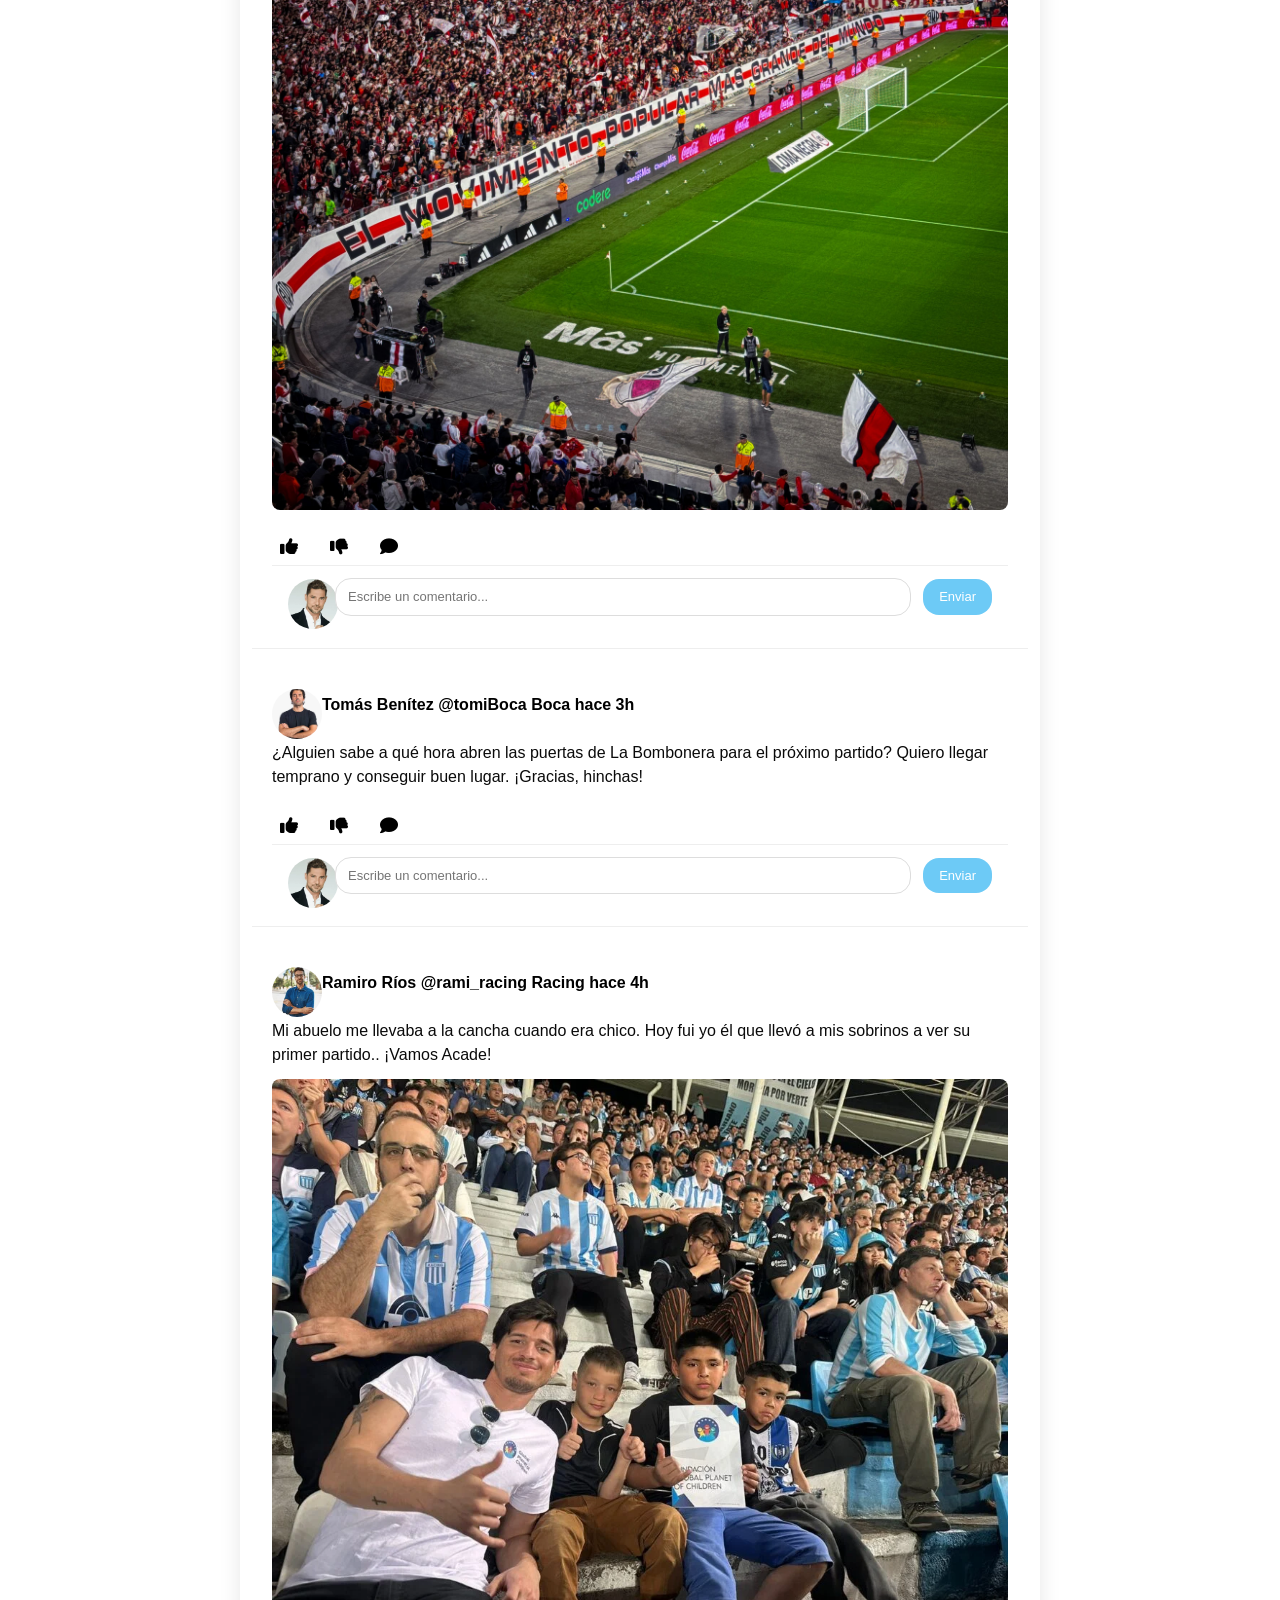
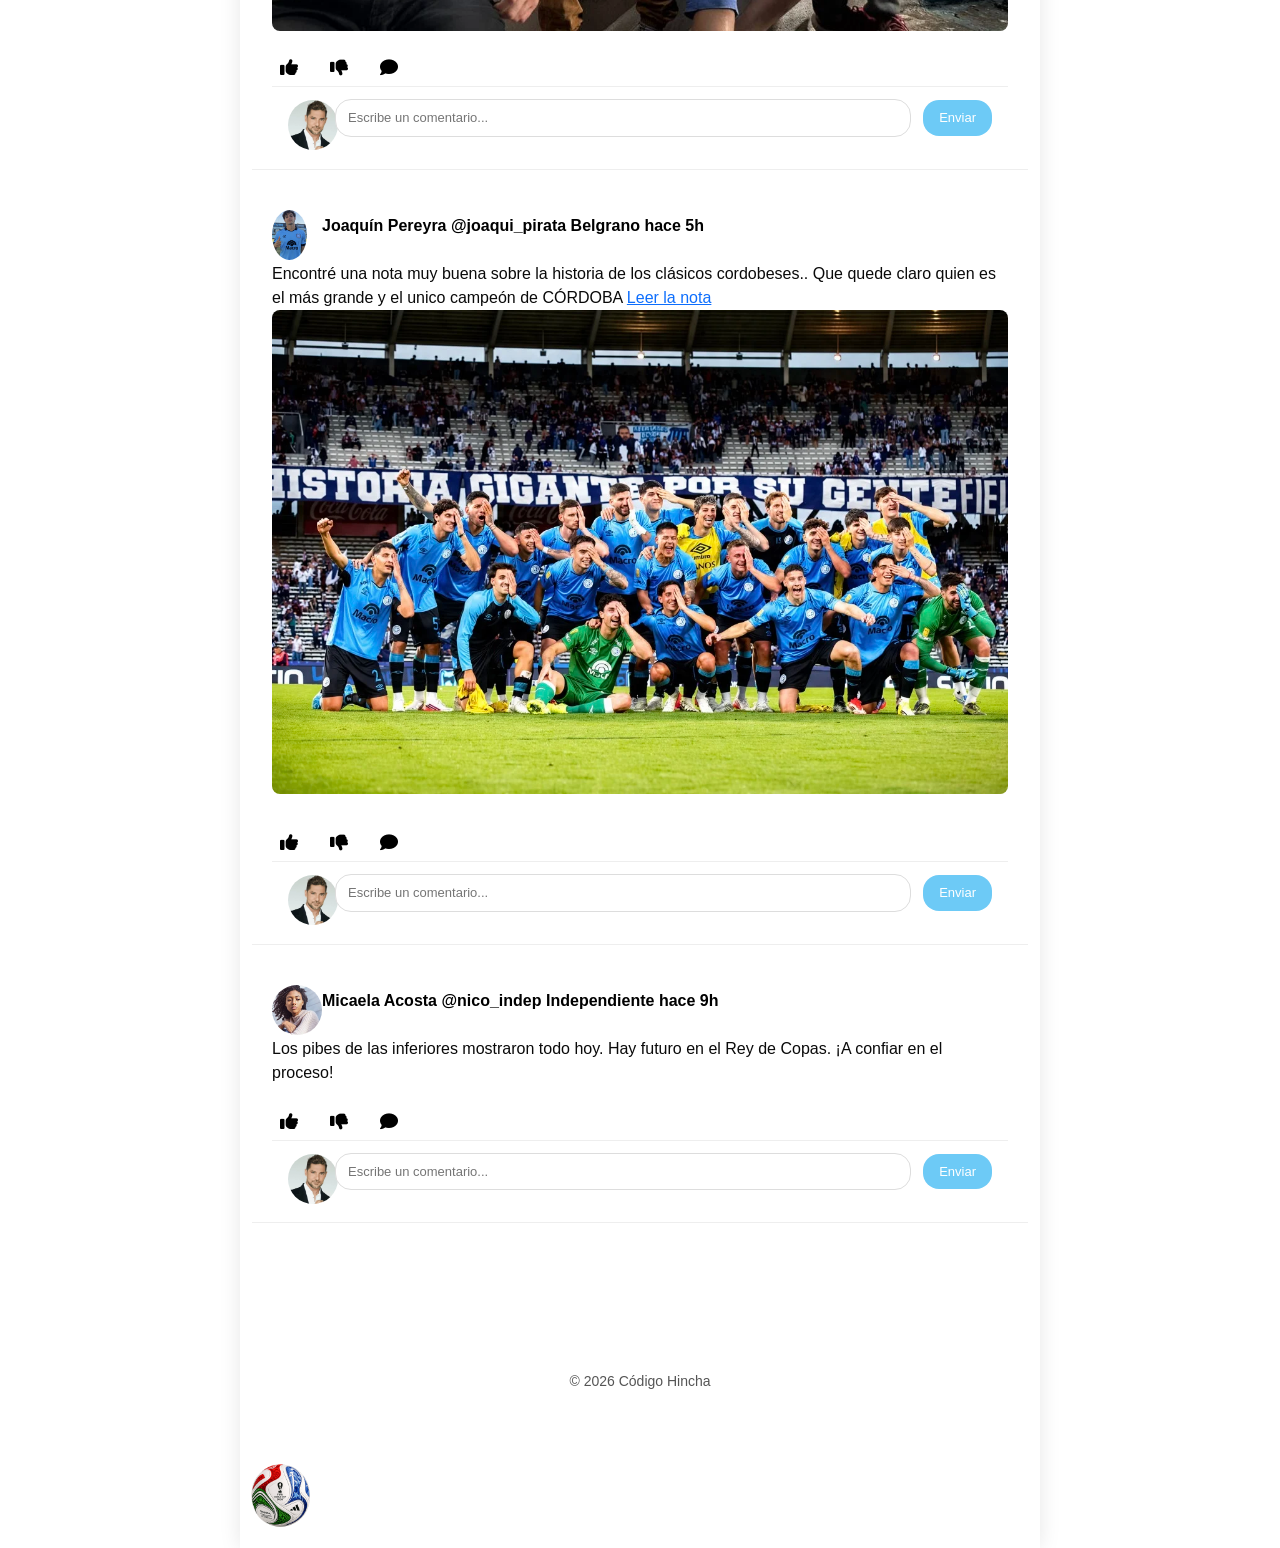
==== commit 9946d990: "Agregar avatares al feed" ====
--- a/feed.html
+++ b/feed.html
@@ -74,9 +74,7 @@
             <article class="post-feed">
                 <div class="user-feed">
                     <div class="avatar">
-                        <svg width="40" height="40" viewBox="0 0 24 24" fill="#555" aria-hidden="true">
-                            <path d="M12 12c2.21 0 4-1.79 4-4s-1.79-4-4-4-4 1.79-4 4 1.79 4 4 4zm0 2c-2.67 0-8 1.34-8 4v2h16v-2c0-2.66-5.33-4-8-4z"/>
-                        </svg>
+                        <img src="img/Lucía Fernández.png" width="50" height="50" style="border-radius: 50%; object-fit: cover;">
                     </div>
                     <div class="user-meta">
                         <h2>Lucía Fernández <span class="username">@luciaR</span> <span class="team-badge">River</span> <span class="time">hace 1h</span></h2>
@@ -96,21 +94,17 @@
                 </div>
                 <div class="comment-box">
                     <div class="avatar">
-                        <svg width="40" height="40" viewBox="0 0 24 24" fill="#555" aria-hidden="true">
-                            <path d="M12 12c2.21 0 4-1.79 4-4s-1.79-4-4-4-4 1.79-4 4 1.79 4 4 4zm0 2c-2.67 0-8 1.34-8 4v2h16v-2c0-2.66-5.33-4-8-4z"/>
-                        </svg>
-                    </div>
-                    <input type="text" placeholder="Escribe un comentario..." aria-label="Escribe un comentario">
-                    <button class="send-btn">Enviar</button>
-                </div>
-            </article>
-
-            <article class="post-feed">
-                <div class="user-feed">
-                    <div class="avatar">
-                        <svg width="40" height="40" viewBox="0 0 24 24" fill="#555" aria-hidden="true">
-                            <path d="M12 12c2.21 0 4-1.79 4-4s-1.79-4-4-4-4 1.79-4 4 1.79 4 4 4zm0 2c-2.67 0-8 1.34-8 4v2h16v-2c0-2.66-5.33-4-8-4z"/>
-                        </svg>
+                        <img src="img/Martín Córdoba.png" width="50" height="50" style="border-radius: 50%; object-fit: cover;">
+                    </div>
+                    <input type="text" placeholder="Escribe un comentario..." aria-label="Escribe un comentario">
+                    <button class="send-btn">Enviar</button>
+                </div>
+            </article>
+
+            <article class="post-feed">
+                <div class="user-feed">
+                    <div class="avatar">
+                        <img src="img/Tomás Benitez.png" width="50" height="50" style="border-radius: 50%; object-fit: cover;">
                     </div>
                     <div class="user-meta">
                         <h2>Tomás Benítez <span class="username">@tomiBoca</span> <span class="team-badge">Boca</span> <span class="time">hace 3h</span></h2>
@@ -128,21 +122,17 @@
                 </div>
                 <div class="comment-box">
                     <div class="avatar">
-                        <svg width="40" height="40" viewBox="0 0 24 24" fill="#555" aria-hidden="true">
-                            <path d="M12 12c2.21 0 4-1.79 4-4s-1.79-4-4-4-4 1.79-4 4 1.79 4 4 4zm0 2c-2.67 0-8 1.34-8 4v2h16v-2c0-2.66-5.33-4-8-4z"/>
-                        </svg>
-                    </div>
-                    <input type="text" placeholder="Escribe un comentario..." aria-label="Escribe un comentario">
-                    <button class="send-btn">Enviar</button>
-                </div>
-            </article>
-
-            <article class="post-feed">
-                <div class="user-feed">
-                    <div class="avatar">
-                        <svg width="40" height="40" viewBox="0 0 24 24" fill="#555" aria-hidden="true">
-                            <path d="M12 12c2.21 0 4-1.79 4-4s-1.79-4-4-4-4 1.79-4 4 1.79 4 4 4zm0 2c-2.67 0-8 1.34-8 4v2h16v-2c0-2.66-5.33-4-8-4z"/>
-                        </svg>
+                        <img src="img/Martín Córdoba.png" width="50" height="50" style="border-radius: 50%; object-fit: cover;">
+                    </div>
+                    <input type="text" placeholder="Escribe un comentario..." aria-label="Escribe un comentario">
+                    <button class="send-btn">Enviar</button>
+                </div>
+            </article>
+
+            <article class="post-feed">
+                <div class="user-feed">
+                    <div class="avatar">
+                        <img src="img/Ramiro Ríos.png" width="50" height="50" style="border-radius: 50%; object-fit: cover;">
                     </div>
                     <div class="user-meta">
                         <h2>Ramiro Ríos <span class="username">@rami_racing</span> <span class="team-badge">Racing</span> <span class="time">hace 4h</span></h2>
@@ -162,21 +152,17 @@
                 </div>
                 <div class="comment-box">
                     <div class="avatar">
-                        <svg width="40" height="40" viewBox="0 0 24 24" fill="#555" aria-hidden="true">
-                            <path d="M12 12c2.21 0 4-1.79 4-4s-1.79-4-4-4-4 1.79-4 4 1.79 4 4 4zm0 2c-2.67 0-8 1.34-8 4v2h16v-2c0-2.66-5.33-4-8-4z"/>
-                        </svg>
-                    </div>
-                    <input type="text" placeholder="Escribe un comentario..." aria-label="Escribe un comentario">
-                    <button class="send-btn">Enviar</button>
-                </div>
-            </article>
-
-            <article class="post-feed">
-                <div class="user-feed">
-                    <div class="avatar">
-                        <svg width="40" height="40" viewBox="0 0 24 24" fill="#555" aria-hidden="true">
-                            <path d="M12 12c2.21 0 4-1.79 4-4s-1.79-4-4-4-4 1.79-4 4 1.79 4 4 4zm0 2c-2.67 0-8 1.34-8 4v2h16v-2c0-2.66-5.33-4-8-4z"/>
-                        </svg>
+                        <img src="img/Martín Córdoba.png" width="50" height="50" style="border-radius: 50%; object-fit: cover;">
+                    </div>
+                    <input type="text" placeholder="Escribe un comentario..." aria-label="Escribe un comentario">
+                    <button class="send-btn">Enviar</button>
+                </div>
+            </article>
+
+            <article class="post-feed">
+                <div class="user-feed">
+                    <div class="avatar">
+                        <img src="img/Juaquin Pereyra.png" width="35" height="50" style="border-radius: 50%; object-fit: cover;">
                     </div>
                     <div class="user-meta">
                         <h2>Joaquín Pereyra <span class="username">@joaqui_pirata</span> <span class="team-badge">Belgrano</span> <span class="time">hace 5h</span></h2>
@@ -195,24 +181,20 @@
                 </div>
                 <div class="comment-box">
                     <div class="avatar">
-                        <svg width="40" height="40" viewBox="0 0 24 24" fill="#555" aria-hidden="true">
-                            <path d="M12 12c2.21 0 4-1.79 4-4s-1.79-4-4-4-4 1.79-4 4 1.79 4 4 4zm0 2c-2.67 0-8 1.34-8 4v2h16v-2c0-2.66-5.33-4-8-4z"/>
-                        </svg>
-                    </div>
-                    <input type="text" placeholder="Escribe un comentario..." aria-label="Escribe un comentario">
-                    <button class="send-btn">Enviar</button>
-                </div>
-            </article>
-
-            <article class="post-feed">
-                <div class="user-feed">
-                    <div class="avatar">
-                        <svg width="40" height="40" viewBox="0 0 24 24" fill="#555" aria-hidden="true">
-                            <path d="M12 12c2.21 0 4-1.79 4-4s-1.79-4-4-4-4 1.79-4 4 1.79 4 4 4zm0 2c-2.67 0-8 1.34-8 4v2h16v-2c0-2.66-5.33-4-8-4z"/>
-                        </svg>
-                    </div>
-                    <div class="user-meta">
-                        <h2>Nicolás Acosta <span class="username">@nico_indep</span> <span class="team-badge">Independiente</span> <span class="time">hace 9h</span></h2>
+                        <img src="img/Martín Córdoba.png" width="50" height="50" style="border-radius: 50%; object-fit: cover;">
+                    </div>
+                    <input type="text" placeholder="Escribe un comentario..." aria-label="Escribe un comentario">
+                    <button class="send-btn">Enviar</button>
+                </div>
+            </article>
+
+            <article class="post-feed">
+                <div class="user-feed">
+                    <div class="avatar">
+                        <img src="img/Micaela Acosta.png" width="50" height="50" style="border-radius: 50%; object-fit: cover;">
+                    </div>
+                    <div class="user-meta">
+                        <h2>Micaela Acosta <span class="username">@nico_indep</span> <span class="team-badge">Independiente</span> <span class="time">hace 9h</span></h2>
                     </div>
                 </div>
 
@@ -227,9 +209,7 @@
                 </div>
                 <div class="comment-box">
                     <div class="avatar">
-                        <svg width="40" height="40" viewBox="0 0 24 24" fill="#555" aria-hidden="true">
-                            <path d="M12 12c2.21 0 4-1.79 4-4s-1.79-4-4-4-4 1.79-4 4 1.79 4 4 4zm0 2c-2.67 0-8 1.34-8 4v2h16v-2c0-2.66-5.33-4-8-4z"/>
-                        </svg>
+                        <img src="img/Martín Córdoba.png" width="50" height="50" style="border-radius: 50%; object-fit: cover;">
                     </div>
                     <input type="text" placeholder="Escribe un comentario..." aria-label="Escribe un comentario">
                     <button class="send-btn">Enviar</button>
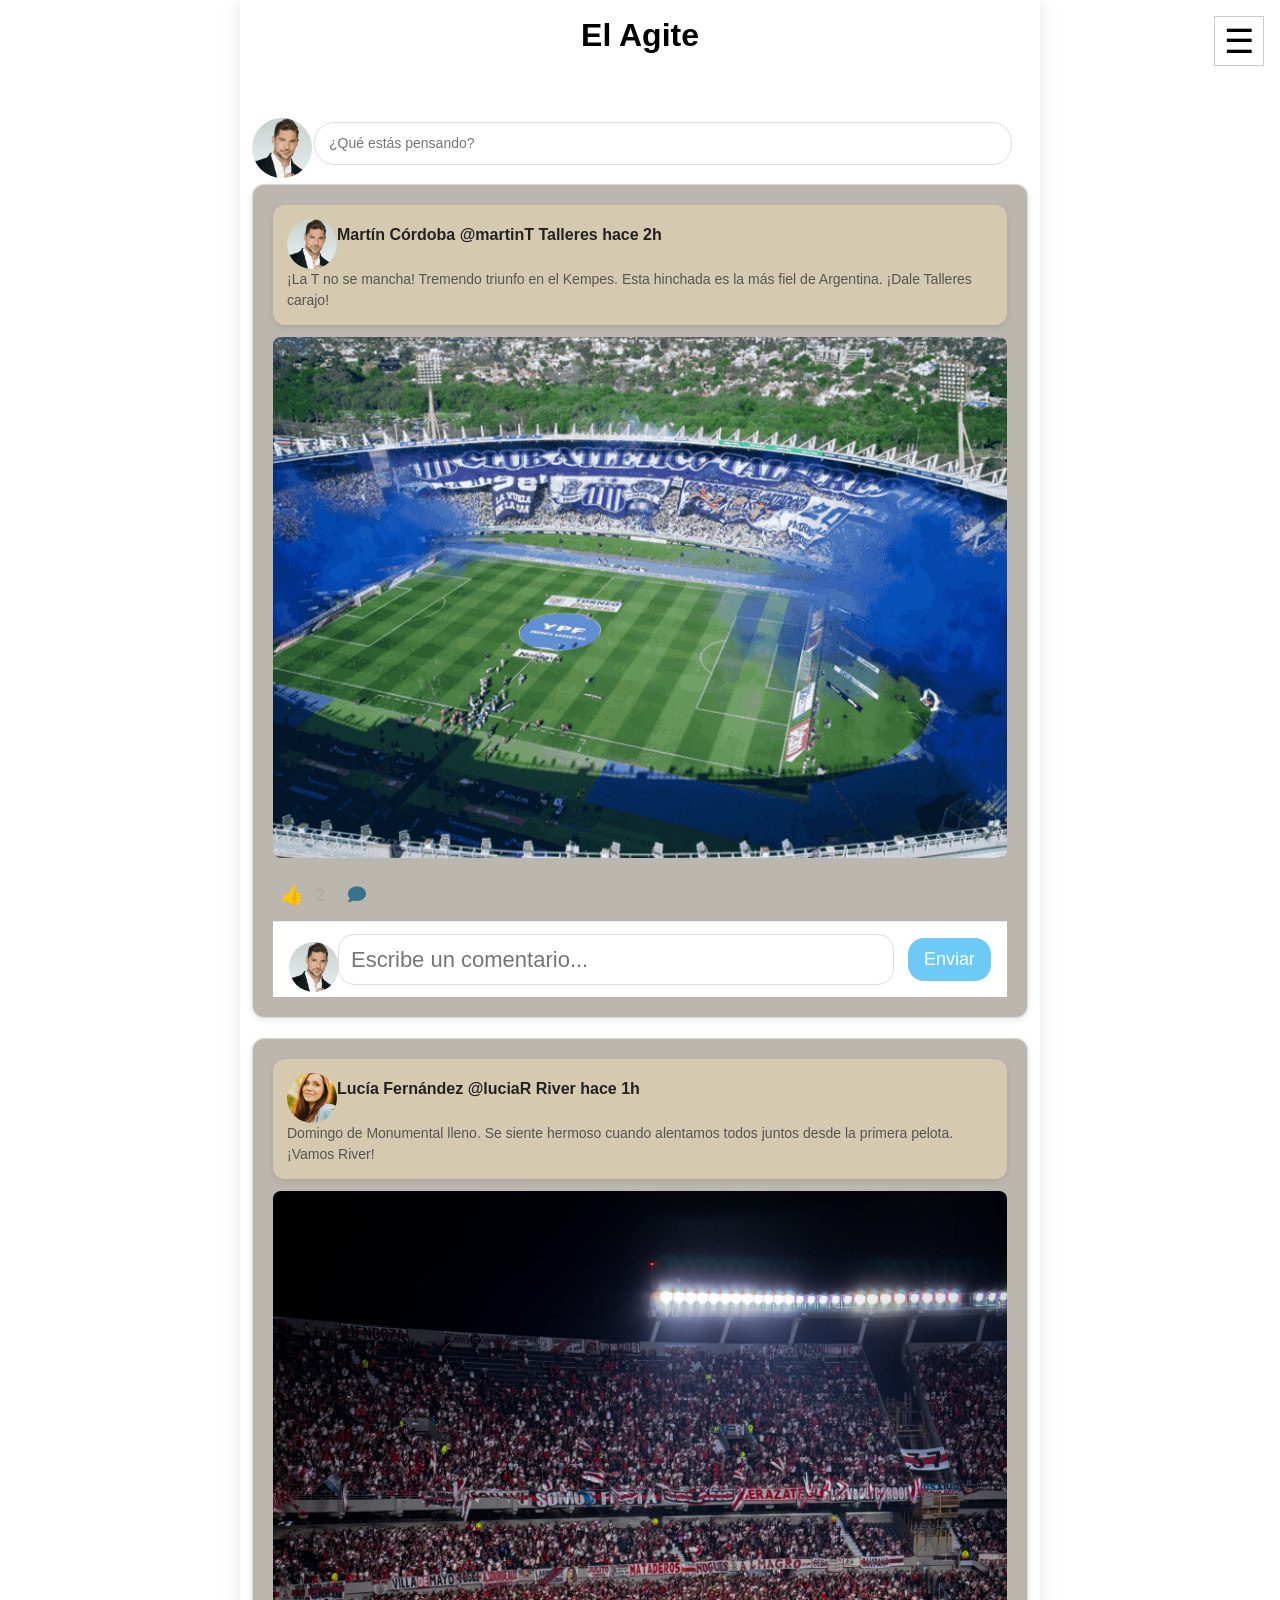
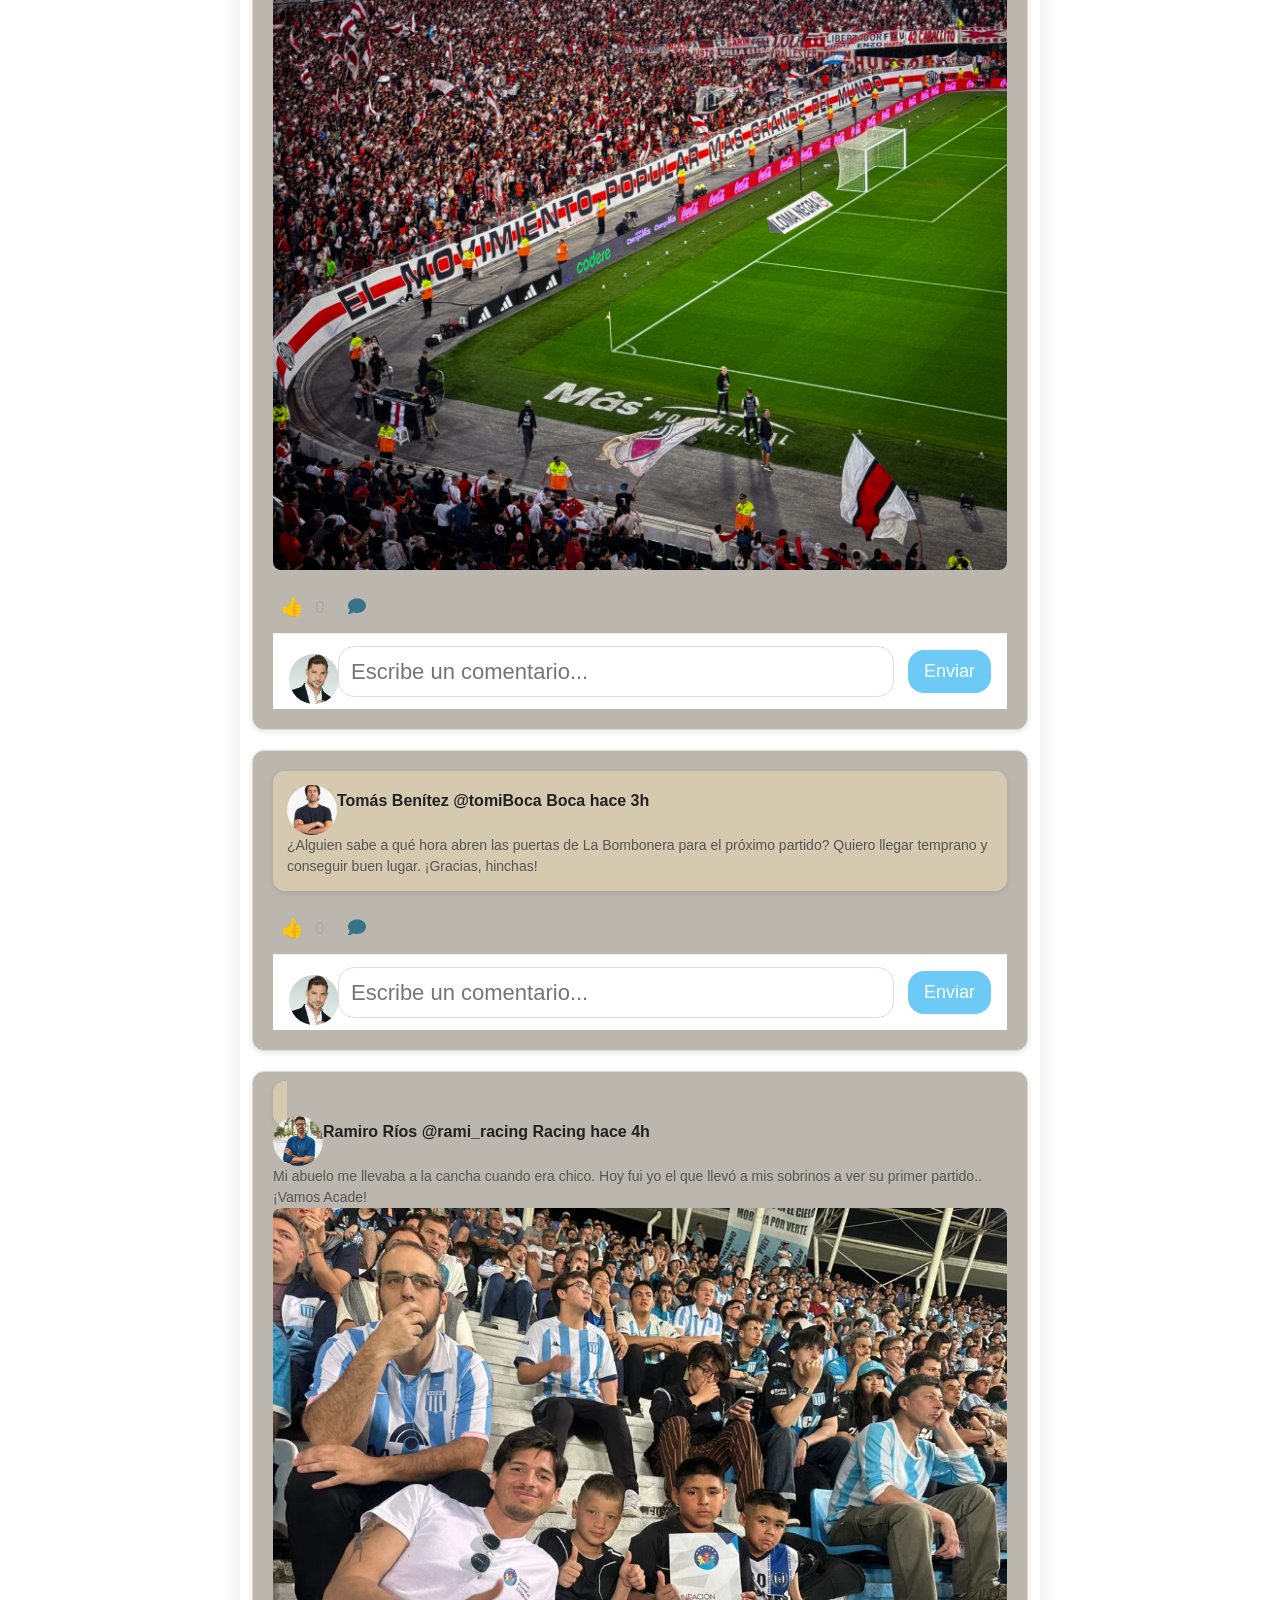
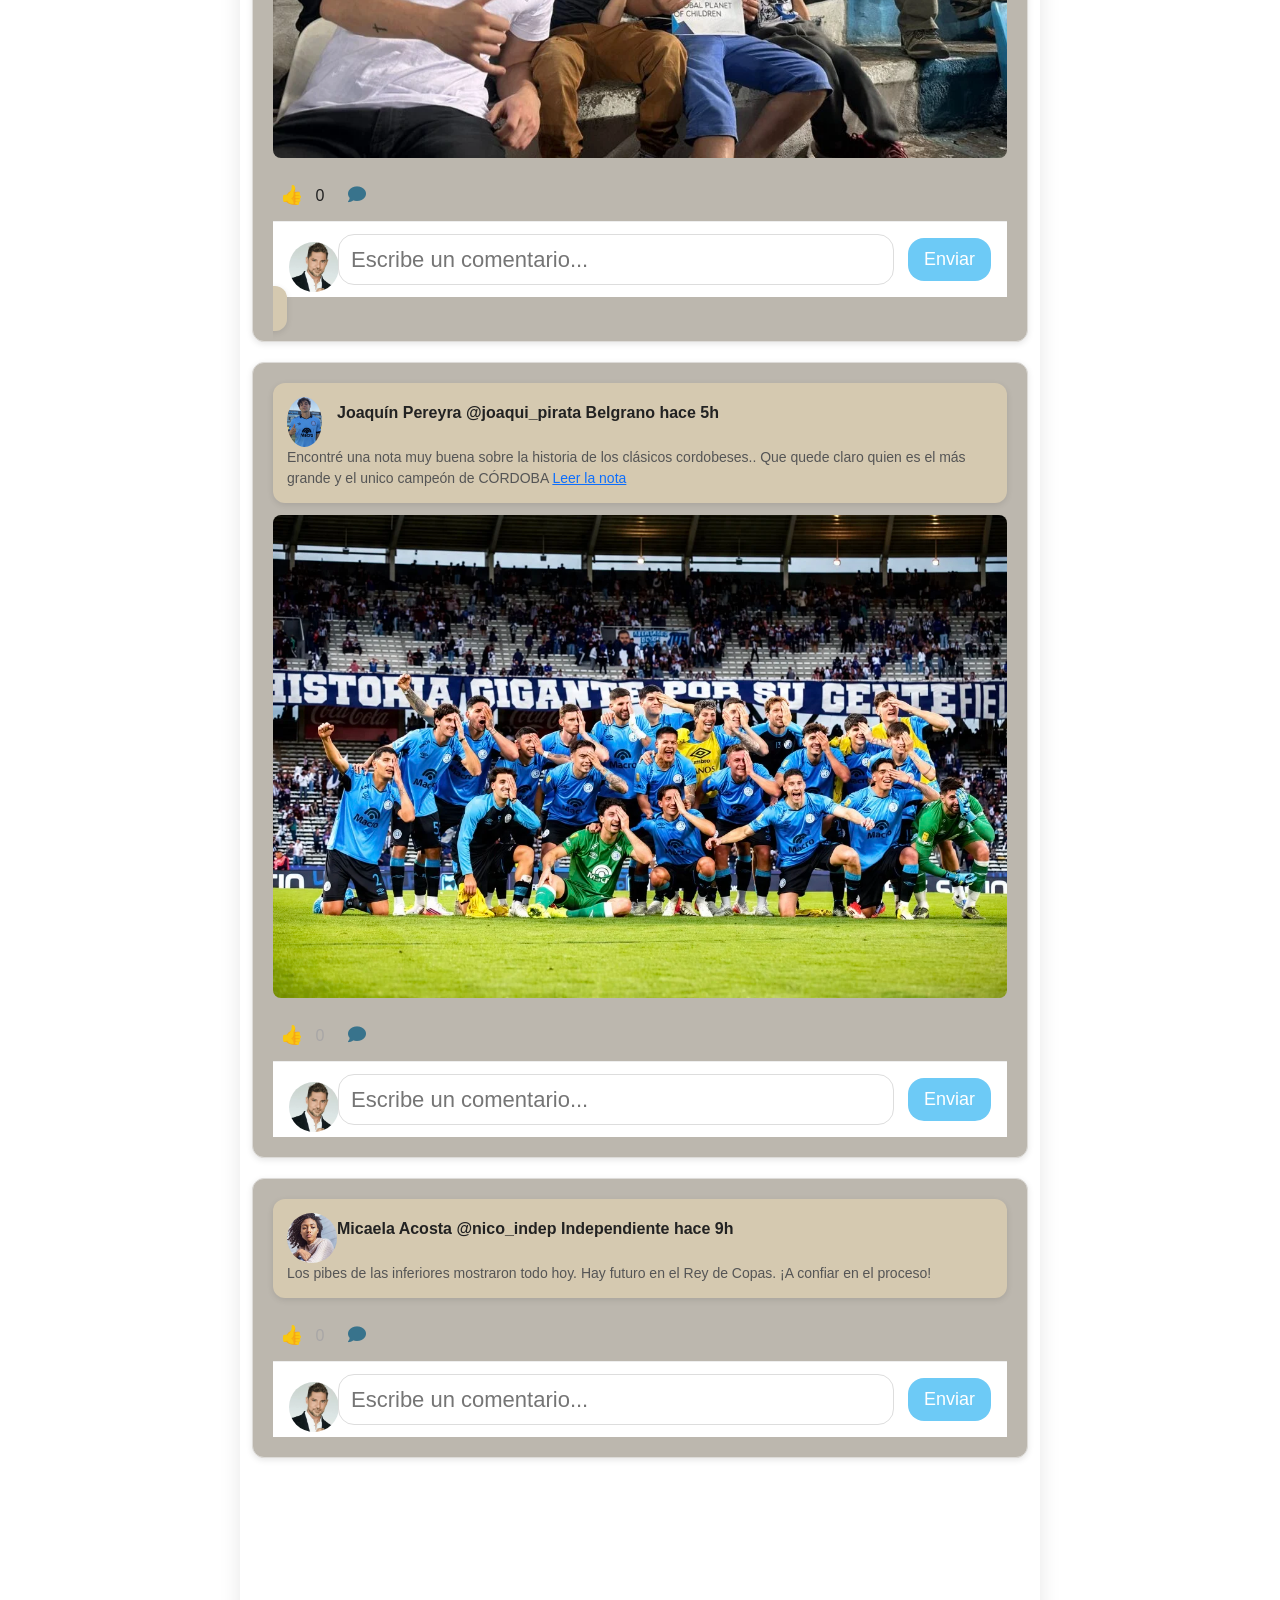
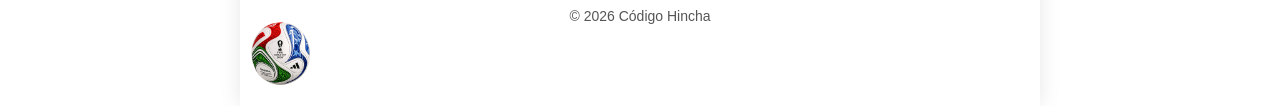
==== commit faa9dcd4: "Correcciones de HTML, indentación y JS" ====
--- a/feed.html
+++ b/feed.html
@@ -31,7 +31,6 @@
             <div class="user-post">
                 <div class="avatar">
                     <img src="img/Martín Córdoba.png" width="60" height="60" style="border-radius: 60%; object-fit: cover;">
-                    
                 </div>
                 <input type="text" placeholder="¿Qué estás pensando?">
             </div>
@@ -39,59 +38,224 @@
 
         <section class="feed">
             <article class="post-feed">
-                <div class="user-feed">
-                    <div class="avatar">
-                        <img src="img/Martín Córdoba.png" width="50" height="50" style="border-radius: 50%; object-fit: cover;">
-
-                    </div>
-                    <div class="user-meta">
-                        <h2>Martín Córdoba <span class="username">@martinT</span> <span class="team-badge">Talleres</span> <span class="time">hace 2h</span></h2>
-                    </div>
-                </div>
-
-                <p class="post-text">
-                    ¡La T no se mancha! Tremendo triunfo en el Kempes.
-                    Esta hinchada es la más fiel de Argentina.
-                    ¡Dale Talleres carajo!
-                </p>
+                <div class="post-content">
+                    <div class="user-feed">
+                        <div class="avatar">
+                            <img src="img/Martín Córdoba.png" width="50" height="50" style="border-radius: 50%; object-fit: cover;">
+                        </div>
+                        <div class="user-meta">
+                            <h2>Martín Córdoba 
+                                <span class="username">@martinT</span> 
+                                <span class="team-badge">Talleres</span> 
+                                <span class="time">hace 2h</span>
+                            </h2>
+                        </div>
+                    </div>
+
+                    <p class="post-text">
+                        ¡La T no se mancha! Tremendo triunfo en el Kempes.
+                        Esta hinchada es la más fiel de Argentina.
+                        ¡Dale Talleres carajo!
+                    </p>
+                </div>
                 <img src="img/pasion-albiazul.png" alt="Imagen de la cancha durante el partido" class="img-post">
-
-                <div class="reactions">
-                    <button class="reaction-btn"><i class="fas fa-thumbs-up"></i></button>
-                    <button class="reaction-btn"><i class="fas fa-thumbs-down"></i></button>
-                    <button class="reaction-btn"><i class="fas fa-comment"></i></button>
-                </div>
+                    
+                <div class="reactions">
+                    <div class="reaction-picker">
+                        <button type="button"
+                                    class="reaction-trigger"
+                                    aria-expanded="false"
+                                    aria-label="Elegir reacción">
+                                👍 
+                            </button>
+
+                            <span class="reaction-count">2</span>
+
+                            <div class="reaction-options" hidden>
+                                <button type="button" data-emoji="👍" aria-label="22">👍 Me gusta</button>
+                                <button type="button" data-emoji="❤️" aria-label="115">❤️ Me encanta</button>
+                                <button type="button" data-emoji="😂" aria-label="4">😂 Me divierte</button>
+                                <button type="button" data-emoji="😮" aria-label="1">😮 Me asombra</button>
+                                <button type="button" data-emoji="😢" aria-label="0">😢 Me entristece</button>
+                                <button type="button" data-emoji="😡" aria-label="2">😡 Me enoja</button>
+                            </div>
+                    </div>
+
+                        <button type="button"
+                                class="reaction-btn comment-trigger"
+                                aria-label="Ir a los comentarios">
+                            <i class="fas fa-comment"></i>
+                        </button>
+                </div>
+
+                    <div class="comment-box">
+                        <div class="avatar">
+                            <img src="img/Martín Córdoba.png" width="50" height="50" style="border-radius: 50%; object-fit: cover;">
+
+                        </div>
+                        <input type="text" placeholder="Escribe un comentario...">
+                        <button class="send-btn">Enviar</button>
+                    </div>
+            </article>
+            
+            <article class="post-feed">
+                <div class="post-content">
+                    <div class="user-feed">
+                        <div class="avatar">
+                            <img src="img/Lucía Fernández.png" width="50" height="50" style="border-radius: 50%; object-fit: cover;">
+                        </div>
+                        <div class="user-meta">
+                            <h2>Lucía Fernández 
+                                <span class="username">@luciaR</span> 
+                                <span class="team-badge">River</span> 
+                                <span class="time">hace 1h</span>
+                            </h2>
+                        </div>
+                    </div>
+                    <p class="post-text">
+                        Domingo de Monumental lleno. Se siente hermoso cuando alentamos todos juntos desde la primera pelota. ¡Vamos River!
+                    </p>
+                </div>
+
+                <img src="cancha-River.jpg" alt="Tribuna del Monumental llena de hinchas" class="img-post" loading="lazy">
+
+                <div class="reactions">
+                    <div class="reaction-picker">
+                            <button type="button"
+                                    class="reaction-trigger"
+                                    aria-expanded="false"
+                                    aria-label="Elegir reacción">
+                                👍 
+                            </button>
+
+                            <span class="reaction-count">0</span>
+
+                            <div class="reaction-options" hidden>
+                                <button type="button" data-emoji="👍" aria-label="22">👍 Me gusta</button>
+                                <button type="button" data-emoji="❤️" aria-label="15">❤️ Me encanta</button>
+                                <button type="button" data-emoji="😂" aria-label="4">😂 Me divierte</button>
+                                <button type="button" data-emoji="😮" aria-label="1">😮 Me asombra</button>
+                                <button type="button" data-emoji="😢" aria-label="0">😢 Me entristece</button>
+                                <button type="button" data-emoji="😡" aria-label="2">😡 Me enoja</button>
+                            </div>
+                        </div>
+
+                        <button type="button"
+                                class="reaction-btn comment-trigger"
+                                aria-label="Ir a los comentarios">
+                            <i class="fas fa-comment"></i>
+                        </button>
+                    </div>
+
+                    <div class="comment-box">
+                        <div class="avatar">
+                            <img src="img/Martín Córdoba.png" width="50" height="50" style="border-radius: 50%; object-fit: cover;">
+                        </div>
+                        <input type="text" placeholder="Escribe un comentario..." aria-label="Escribe un comentario">
+                        <button class="send-btn">Enviar</button>
+                    </div>
+            </article>
+
+            <article class="post-feed">
+                <div class="post-content">
+                    <div class="user-feed">
+                        <div class="avatar">
+                            <img src="img/Tomás Benitez.png" width="50" height="50" style="border-radius: 50%; object-fit: cover;">
+                        </div>
+                        <div class="user-meta">
+                            <h2>Tomás Benítez <span class="username">@tomiBoca</span> <span class="team-badge">Boca</span> <span class="time">hace 3h</span>   
+                            </h2>
+                        </div>
+                    </div>
+
+                    <p class="post-text">
+                    ¿Alguien sabe a qué hora abren las puertas de La Bombonera para el próximo partido? Quiero llegar temprano y conseguir buen lugar. ¡Gracias, hinchas!
+                    </p>
+                </div>
+                
+                <div class="reactions">
+                    <div class="reaction-picker">
+                        <button type="button"
+                                class="reaction-trigger"
+                                aria-expanded="false"
+                                aria-label="Elegir reacción">
+                            👍 
+                        </button>
+
+                        <span class="reaction-count">0</span>
+
+                        <div class="reaction-options" hidden>
+                            <button type="button" data-emoji="👍" aria-label="22">👍 Me gusta</button>
+                            <button type="button" data-emoji="❤️" aria-label="15">❤️ Me encanta</button>
+                            <button type="button" data-emoji="😂" aria-label="4">😂 Me divierte</button>
+                            <button type="button" data-emoji="😮" aria-label="1">😮 Me asombra</button>
+                            <button type="button" data-emoji="😢" aria-label="0">😢 Me entristece</button>
+                            <button type="button" data-emoji="😡" aria-label="2">😡 Me enoja</button>
+                        </div>
+                    </div>
+
+                    <button type="button"
+                            class="reaction-btn comment-trigger"
+                            aria-label="Ir a los comentarios">
+                        <i class="fas fa-comment"></i>
+                    </button>
+                </div>
+
                 <div class="comment-box">
                     <div class="avatar">
                         <img src="img/Martín Córdoba.png" width="50" height="50" style="border-radius: 50%; object-fit: cover;">
-
-                    </div>
-                    <input type="text" placeholder="Escribe un comentario...">
+                    </div>
+                    <input type="text" placeholder="Escribe un comentario..." aria-label="Escribe un comentario">
                     <button class="send-btn">Enviar</button>
                 </div>
             </article>
-            
-            <article class="post-feed">
-                <div class="user-feed">
-                    <div class="avatar">
-                        <img src="img/Lucía Fernández.png" width="50" height="50" style="border-radius: 50%; object-fit: cover;">
-                    </div>
-                    <div class="user-meta">
-                        <h2>Lucía Fernández <span class="username">@luciaR</span> <span class="team-badge">River</span> <span class="time">hace 1h</span></h2>
-                    </div>
-                </div>
-
-                <p class="post-text">
-                    Domingo de Monumental lleno. Se siente hermoso cuando alentamos todos juntos desde la primera pelota. ¡Vamos River!
-                </p>
-
-                <img src="cancha-River.jpg" alt="Tribuna del Monumental llena de hinchas" class="img-post" loading="lazy">
-
-                <div class="reactions">
-                    <button class="reaction-btn" aria-label="Me gusta"><i class="fas fa-thumbs-up"></i></button>
-                    <button class="reaction-btn" aria-label="No me gusta"><i class="fas fa-thumbs-down"></i></button>
-                    <button class="reaction-btn" aria-label="Comentar"><i class="fas fa-comment"></i></button>
-                </div>
+
+            <article class="post-feed">
+                <di class="post-content">
+                    <div class="user-feed">
+                        <div class="avatar">
+                            <img src="img/Ramiro Ríos.png" width="50" height="50" style="border-radius: 50%; object-fit: cover;">
+                        </div>
+                        <div class="user-meta">
+                            <h2>Ramiro Ríos <span class="username">@rami_racing</span> <span class="team-badge">Racing</span> <span class="time">hace 4h</span>
+                            </h2>
+                        </div>
+                    </div>
+
+                    <p class="post-text">
+                        Mi abuelo me llevaba a la cancha cuando era chico. Hoy fui yo el que llevó a mis sobrinos a ver su primer partido.. ¡Vamos Acade!
+                    </p>
+                </div>
+
+                <img src="Hinchas-de-Racing.webp" alt="Un tío y sus sobrinos con la camiseta de Racing en la cancha" class="img-post" loading="lazy">
+
+                <div class="reactions">
+                    <div class="reaction-picker">
+                        <button type="button"
+                                class="reaction-trigger"
+                                aria-expanded="false"
+                                aria-label="Elegir reacción">
+                            👍 
+                        </button>
+
+                        <span class="reaction-count">0</span>
+
+                        <div class="reaction-options" hidden>
+                            <button type="button" data-emoji="👍" aria-label="22">👍 Me gusta</button>
+                            <button type="button" data-emoji="❤️" aria-label="15">❤️ Me encanta</button>
+                            <button type="button" data-emoji="😂" aria-label="4">😂 Me divierte</button>
+                            <button type="button" data-emoji="😮" aria-label="1">😮 Me asombra</button>
+                            <button type="button" data-emoji="😢" aria-label="0">😢 Me entristece</button>
+                            <button type="button" data-emoji="😡" aria-label="2">😡 Me enoja</button>
+                        </div>
+                    </div>
+                    <button type="button"
+                            class="reaction-btn comment-trigger"
+                            aria-label="Ir a los comentarios">
+                        <i class="fas fa-comment"></i>
+                    </button>
+                </div>
+
                 <div class="comment-box">
                     <div class="avatar">
                         <img src="img/Martín Córdoba.png" width="50" height="50" style="border-radius: 50%; object-fit: cover;">
@@ -102,24 +266,51 @@
             </article>
 
             <article class="post-feed">
-                <div class="user-feed">
-                    <div class="avatar">
-                        <img src="img/Tomás Benitez.png" width="50" height="50" style="border-radius: 50%; object-fit: cover;">
-                    </div>
-                    <div class="user-meta">
-                        <h2>Tomás Benítez <span class="username">@tomiBoca</span> <span class="team-badge">Boca</span> <span class="time">hace 3h</span></h2>
-                    </div>
-                </div>
-
-                <p class="post-text">
-                    ¿Alguien sabe a qué hora abren las puertas de La Bombonera para el próximo partido? Quiero llegar temprano y conseguir buen lugar. ¡Gracias, hinchas!
-                </p>
-
-                <div class="reactions">
-                    <button class="reaction-btn" aria-label="Me gusta"><i class="fas fa-thumbs-up"></i></button>
-                    <button class="reaction-btn" aria-label="No me gusta"><i class="fas fa-thumbs-down"></i></button>
-                    <button class="reaction-btn" aria-label="Comentar"><i class="fas fa-comment"></i></button>
-                </div>
+                <div class="post-content">
+                    <div class="user-feed">
+                        <div class="avatar">
+                            <img src="img/Juaquin Pereyra.png" width="35" height="50" style="border-radius: 50%; object-fit: cover;">
+                        </div>
+                        <div class="user-meta">
+                            <h2>Joaquín Pereyra <span class="username">@joaqui_pirata</span> <span class="team-badge">Belgrano</span> <span class="time">hace 5h</span>
+                            </h2>
+                        </div>
+                    </div>
+
+                    <p class="post-text">
+                        Encontré una nota muy buena sobre la historia de los clásicos cordobeses.. Que quede claro quien es el más grande y el unico campeón de CÓRDOBA <a href="https://es.wikipedia.org/wiki/Cl%C3%A1sico_cordob%C3%A9s">Leer la nota</a>
+                    </p>
+                </div>   
+                <img src="Belgrano.webp" alt="Jugadores de Belgrano en un clásico cordobés" class="img-post" loading="lazy">
+
+                <div class="reactions">
+                    <div class="reaction-picker">
+                        <button type="button"   
+                                class="reaction-trigger"
+                                aria-expanded="false" 
+                                aria-label="Elegir reacción">                       
+                            👍
+                        </button>
+
+                        <span class="reaction-count">0</span>
+
+                        <div class="reaction-options" hidden>
+                            <button type="button" data-emoji="👍" aria-label="22">👍 Me gusta</button>
+                            <button type="button" data-emoji="❤️" aria-label="15">❤️ Me encanta</button>
+                            <button type="button" data-emoji="😂" aria-label="4">😂 Me divierte</button>
+                            <button type="button" data-emoji="😮" aria-label="1">😮 Me asombra</button>
+                            <button type="button" data-emoji="😢" aria-label="0">😢 Me entristece</button>
+                            <button type="button" data-emoji="😡" aria-label="2">😡 Me enoja</button>
+                        </div>
+                    </div>
+
+                    <button type="button"
+                            class="reaction-btn comment-trigger"
+                            aria-label="Ir a los comentarios">
+                        <i class="fas fa-comment"></i>
+                    </button>
+                </div>
+
                 <div class="comment-box">
                     <div class="avatar">
                         <img src="img/Martín Córdoba.png" width="50" height="50" style="border-radius: 50%; object-fit: cover;">
@@ -130,26 +321,49 @@
             </article>
 
             <article class="post-feed">
-                <div class="user-feed">
-                    <div class="avatar">
-                        <img src="img/Ramiro Ríos.png" width="50" height="50" style="border-radius: 50%; object-fit: cover;">
-                    </div>
-                    <div class="user-meta">
-                        <h2>Ramiro Ríos <span class="username">@rami_racing</span> <span class="team-badge">Racing</span> <span class="time">hace 4h</span></h2>
-                    </div>
-                </div>
-
-                <p class="post-text">
-                    Mi abuelo me llevaba a la cancha cuando era chico. Hoy fui yo él que llevó a mis sobrinos a ver su primer partido.. ¡Vamos Acade!
-                </p>
-
-                <img src="Hinchas-de-Racing.webp" alt="Un tío y sus sobrinos con la camiseta de Racing en la cancha" class="img-post" loading="lazy">
-
-                <div class="reactions">
-                    <button class="reaction-btn" aria-label="Me gusta"><i class="fas fa-thumbs-up"></i></button>
-                    <button class="reaction-btn" aria-label="No me gusta"><i class="fas fa-thumbs-down"></i></button>
-                    <button class="reaction-btn" aria-label="Comentar"><i class="fas fa-comment"></i></button>
-                </div>
+                <div class="post-content">
+                    <div class="user-feed">
+                        <div class="avatar">
+                            <img src="img/Micaela Acosta.png" width="50" height="50" style="border-radius: 50%; object-fit: cover;">
+                        </div>
+                        <div class="user-meta">
+                            <h2>Micaela Acosta <span class="username">@nico_indep</span> <span class="team-badge">Independiente</span> <span class="time">hace 9h</span>
+                            </h2>
+                        </div>
+                    </div>
+
+                    <p class="post-text">
+                        Los pibes de las inferiores mostraron todo hoy. Hay futuro en el Rey de Copas. ¡A confiar en el proceso!
+                    </p>
+                </div>
+                <div class="reactions">
+                    <div class="reaction-picker">
+                        <button type="button"
+                                class="reaction-trigger"
+                                aria-expanded="false"
+                                aria-label="Elegir reacción">
+                            👍
+                        </button>
+                            
+                        <span class="reaction-count">0</span>
+
+                        <div class="reaction-options" hidden>
+                            <button type="button" data-emoji="👍" aria-label="22">👍 Me gusta</button>
+                            <button type="button" data-emoji="❤️" aria-label="15">❤️ Me encanta</button>
+                            <button type="button" data-emoji="😂" aria-label="4">😂 Me divierte</button>
+                            <button type="button" data-emoji="😮" aria-label="1">😮 Me asombra</button>
+                            <button type="button" data-emoji="😢" aria-label="0">😢 Me entristece</button>
+                            <button type="button" data-emoji="😡" aria-label="2">😡 Me enoja</button>
+                        </div>
+                    </div>
+
+                    <button type="button"
+                            class="reaction-btn comment-trigger"
+                            aria-label="Ir a los comentarios">
+                        <i class="fas fa-comment"></i>
+                    </button>
+                </div>
+
                 <div class="comment-box">
                     <div class="avatar">
                         <img src="img/Martín Córdoba.png" width="50" height="50" style="border-radius: 50%; object-fit: cover;">
@@ -158,63 +372,6 @@
                     <button class="send-btn">Enviar</button>
                 </div>
             </article>
-
-            <article class="post-feed">
-                <div class="user-feed">
-                    <div class="avatar">
-                        <img src="img/Juaquin Pereyra.png" width="35" height="50" style="border-radius: 50%; object-fit: cover;">
-                    </div>
-                    <div class="user-meta">
-                        <h2>Joaquín Pereyra <span class="username">@joaqui_pirata</span> <span class="team-badge">Belgrano</span> <span class="time">hace 5h</span></h2>
-                    </div>
-                </div>
-
-                <p class="post-text">
-                    Encontré una nota muy buena sobre la historia de los clásicos cordobeses.. Que quede claro quien es el más grande y el unico campeón de CÓRDOBA <a href="https://es.wikipedia.org/wiki/Cl%C3%A1sico_cordob%C3%A9s">Leer la nota</a>
-                    <img src="Belgrano.webp" alt="Jugadores de Belgrano en un clásico cordobés" class="img-post" loading="lazy">
-                </p>
-
-                <div class="reactions">
-                    <button class="reaction-btn" aria-label="Me gusta"><i class="fas fa-thumbs-up"></i></button>
-                    <button class="reaction-btn" aria-label="No me gusta"><i class="fas fa-thumbs-down"></i></button>
-                    <button class="reaction-btn" aria-label="Comentar"><i class="fas fa-comment"></i></button>
-                </div>
-                <div class="comment-box">
-                    <div class="avatar">
-                        <img src="img/Martín Córdoba.png" width="50" height="50" style="border-radius: 50%; object-fit: cover;">
-                    </div>
-                    <input type="text" placeholder="Escribe un comentario..." aria-label="Escribe un comentario">
-                    <button class="send-btn">Enviar</button>
-                </div>
-            </article>
-
-            <article class="post-feed">
-                <div class="user-feed">
-                    <div class="avatar">
-                        <img src="img/Micaela Acosta.png" width="50" height="50" style="border-radius: 50%; object-fit: cover;">
-                    </div>
-                    <div class="user-meta">
-                        <h2>Micaela Acosta <span class="username">@nico_indep</span> <span class="team-badge">Independiente</span> <span class="time">hace 9h</span></h2>
-                    </div>
-                </div>
-
-                <p class="post-text">
-                    Los pibes de las inferiores mostraron todo hoy. Hay futuro en el Rey de Copas. ¡A confiar en el proceso!
-                </p>
-
-                <div class="reactions">
-                    <button class="reaction-btn" aria-label="Me gusta"><i class="fas fa-thumbs-up"></i></button>
-                    <button class="reaction-btn" aria-label="No me gusta"><i class="fas fa-thumbs-down"></i></button>
-                    <button class="reaction-btn" aria-label="Comentar"><i class="fas fa-comment"></i></button>
-                </div>
-                <div class="comment-box">
-                    <div class="avatar">
-                        <img src="img/Martín Córdoba.png" width="50" height="50" style="border-radius: 50%; object-fit: cover;">
-                    </div>
-                    <input type="text" placeholder="Escribe un comentario..." aria-label="Escribe un comentario">
-                    <button class="send-btn">Enviar</button>
-                </div>
-            </article>
         </section>
 
         <section class="comments">
@@ -223,14 +380,13 @@
         </section>
 
     </main>
-    <footer>
-        <p>&copy; 2026 Código Hincha</p>
-    </footer>
+    
     <div class="agite-btn">   
     </div>
 
     <footer class="footer-ball">
         <img src="img/pelota.png" alt="Pelota de fútbol rodando" class="rolling-ball">
+        <p>&copy; 2026 Código Hincha</p>
     </footer>
 
     <script>
@@ -240,6 +396,46 @@
         burger.addEventListener("click", function() {
             navMenu.classList.toggle("active");
         });
+
+        document.querySelectorAll(".reaction-picker").forEach(picker => {
+            const trigger = picker.querySelector(".reaction-trigger");
+            const options = picker.querySelector(".reaction-options");
+
+        if (!trigger || !options) return;
+
+        trigger.addEventListener("click", () => {
+            const willOpen = options.hidden;
+
+            document.querySelectorAll(".reaction-options").forEach(menu => {
+                menu.hidden = true;
+            });
+
+            document.querySelectorAll(".reaction-trigger").forEach(button => {
+                button.setAttribute("aria-expanded", "false");
+            });
+
+            options.hidden = !willOpen;
+            trigger.setAttribute("aria-expanded", String(willOpen));
+        });
+
+        options.querySelectorAll("button[data-emoji]").forEach(button => {
+            button.addEventListener("click", () => {
+                trigger.textContent =
+                    `${button.dataset.emoji} ${button.getAttribute("aria-label")}`;
+
+                options.hidden = true;
+                trigger.setAttribute("aria-expanded", "false");
+            });
+        });
+    });
+
+    
+    document.querySelectorAll(".comment-trigger").forEach(button => {
+        button.addEventListener("click", () => {
+            const article = button.closest(".post-feed");
+            article?.querySelector(".comment-box input")?.focus();
+        });
+    });
     </script>
 </body>
 </html>
--- a/styles.css
+++ b/styles.css
@@ -477,8 +477,36 @@
 }
 
 .post-feed {
+    background-color: #bcb7ae;
+    color: #a8a6a6;
     padding: 16px;
-    border-bottom: 1px solid #eee;
+    border: 1px solid #dddbd8;
+    border-radius: 12px;
+    margin-bottom: 20px;
+    box-shadow: 0 2px 6px rgba(0, 0, 0, 0.10);
+    overflow: visible;
+}
+
+.post-content {
+    background-color: #d5c9b0;
+    color: #222;
+    padding: 14px;
+    border-radius: 12px;
+    margin-bottom: 12px;
+    box-shadow: 0 2px 6px rgba(0, 0, 0, 0.10);
+}
+
+.post-content .user-feed {
+    margin-bottom: 10px;
+}
+
+.post-content .user-feed h2 {
+    color: #222;
+}
+
+.post-content .post-text {
+    margin-bottom: 0;
+    line-height: 1.5;
 }
 
 .user-feed {
@@ -517,12 +545,6 @@
     object-fit: cover;
 }
 
-.reactions {
-    display: flex;
-    gap: 16px;
-    padding-top: 8px;
-}
-
 .reactions button {
     background: none;
     border: none;
@@ -534,13 +556,102 @@
 }
 
 .reactions button:hover {
-    background: #f0f0f0;
+    background: #faf8f8;
+}
+
+.reactions {
+    display: flex;
+    align-items: center;
+    gap: 16px;
+    padding-top: 8px;
+    padding-bottom: 8px;
+}
+
+.reaction-picker {
+    position: relative;
+}
+
+.reaction-trigger,
+.comment-trigger {
+    border: none;
+    background: transparent;
+    color: #286a87e4;
+    font-size: 15px;
+    cursor: pointer;
+    padding: 6px 10px;
+    border-radius: 20px;
+}
+
+.reaction-trigger {
+    font-size: 40px;
+    padding: 5px 7px;
+    filter: saturate(2.2);
+    transition: transform 0.2s ease;
+}
+
+.reaction-trigger:hover {
+    transform: scale(1.15);
+}
+
+.comment-trigger:hover {
+    background: rgba(255, 255, 255, 0.7);
+}
+
+.reaction-trigger:hover,
+.comment-trigger:hover {
+    background: rgba(255, 255, 255, 0.7);
+}
+
+.reaction-options {
+    position: absolute;
+    left: 0;
+    bottom: calc(100% + 8px);
+    display: flex;
+    gap: 5px;
+    padding: 8px;
+    background: white;
+    border-radius: 30px;
+    box-shadow: 0 3px 12px rgba(43, 42, 42, 0.095);
+    z-index: 20;
+}
+
+.reaction-options[hidden] {
+    display: none;
+}
+
+.reaction-options button {
+    border: none;
+    background: transparent;
+    font-size: 22px;
+    padding: 3px;
+    cursor: pointer;
+    filter: saturate(1.6);
+    transition: transform 0.2s ease;
+}
+
+.reaction-options button:hover {
+    transform: scale(1.3);
+}
+
+.reaction-picker {
+    display: inline-block;
+    z-index: 100;
+}
+
+.reaction-options:not([hidden]) {
+    display: flex !important;
+    position: absolute;
+    left: 0;
+    bottom: calc(100% + 8px);
+    z-index: 9999;
+    visibility: visible;
+    opacity: 1;
 }
 
 .comment-box {
     display: flex;
     align-items: center;
-    gap: 12px;
+    gap: 14px;
     padding: 12px 16px;
     background: white;
     border-top: 1px solid #eee;
@@ -559,7 +670,7 @@
     padding: 8px 12px;
     border: 1px solid #ddd;
     border-radius: 16px;
-    font-size: 13px;
+    font-size: 22px !important;
     outline: none;
     width: 100%;
     height: auto;
@@ -571,7 +682,7 @@
     border: none;
     padding: 8px 16px;
     border-radius: 16px;
-    font-size: 13px;
+    font-size: 18px;
     cursor: pointer;
 }
 
